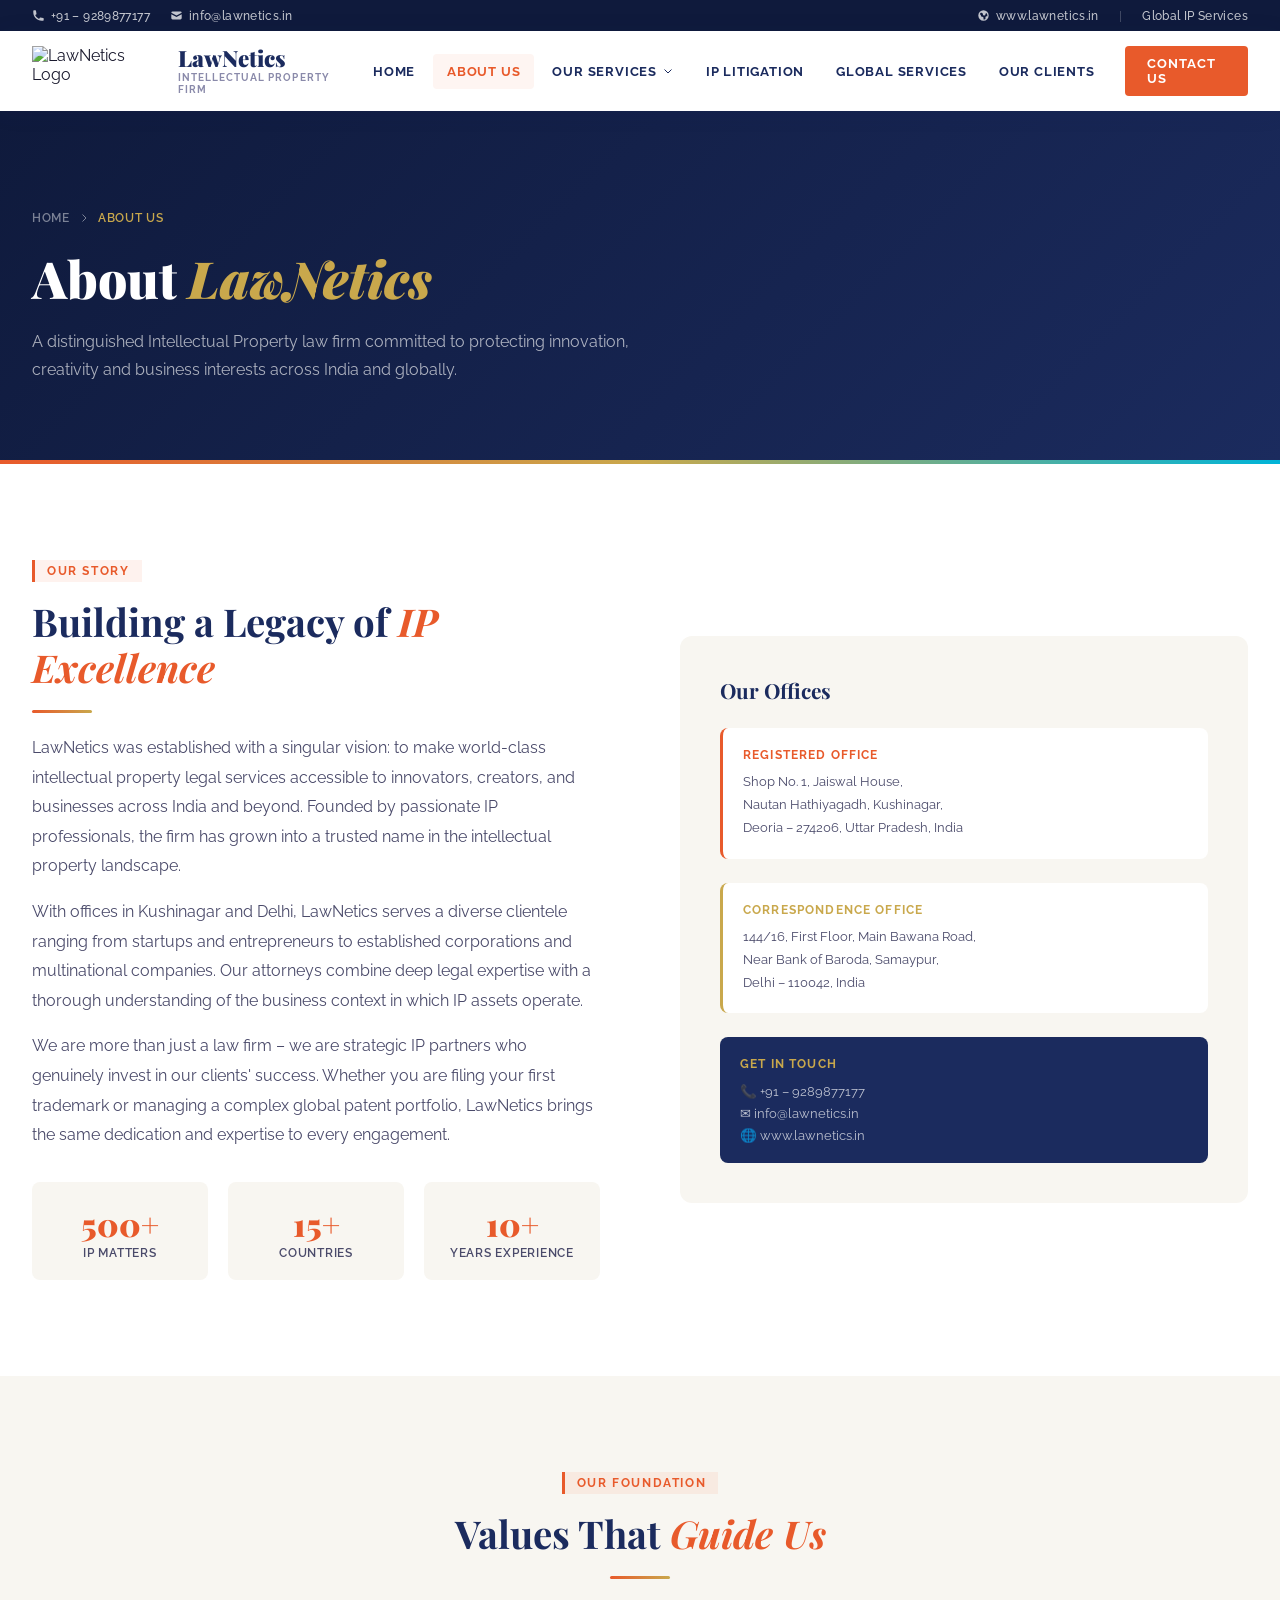
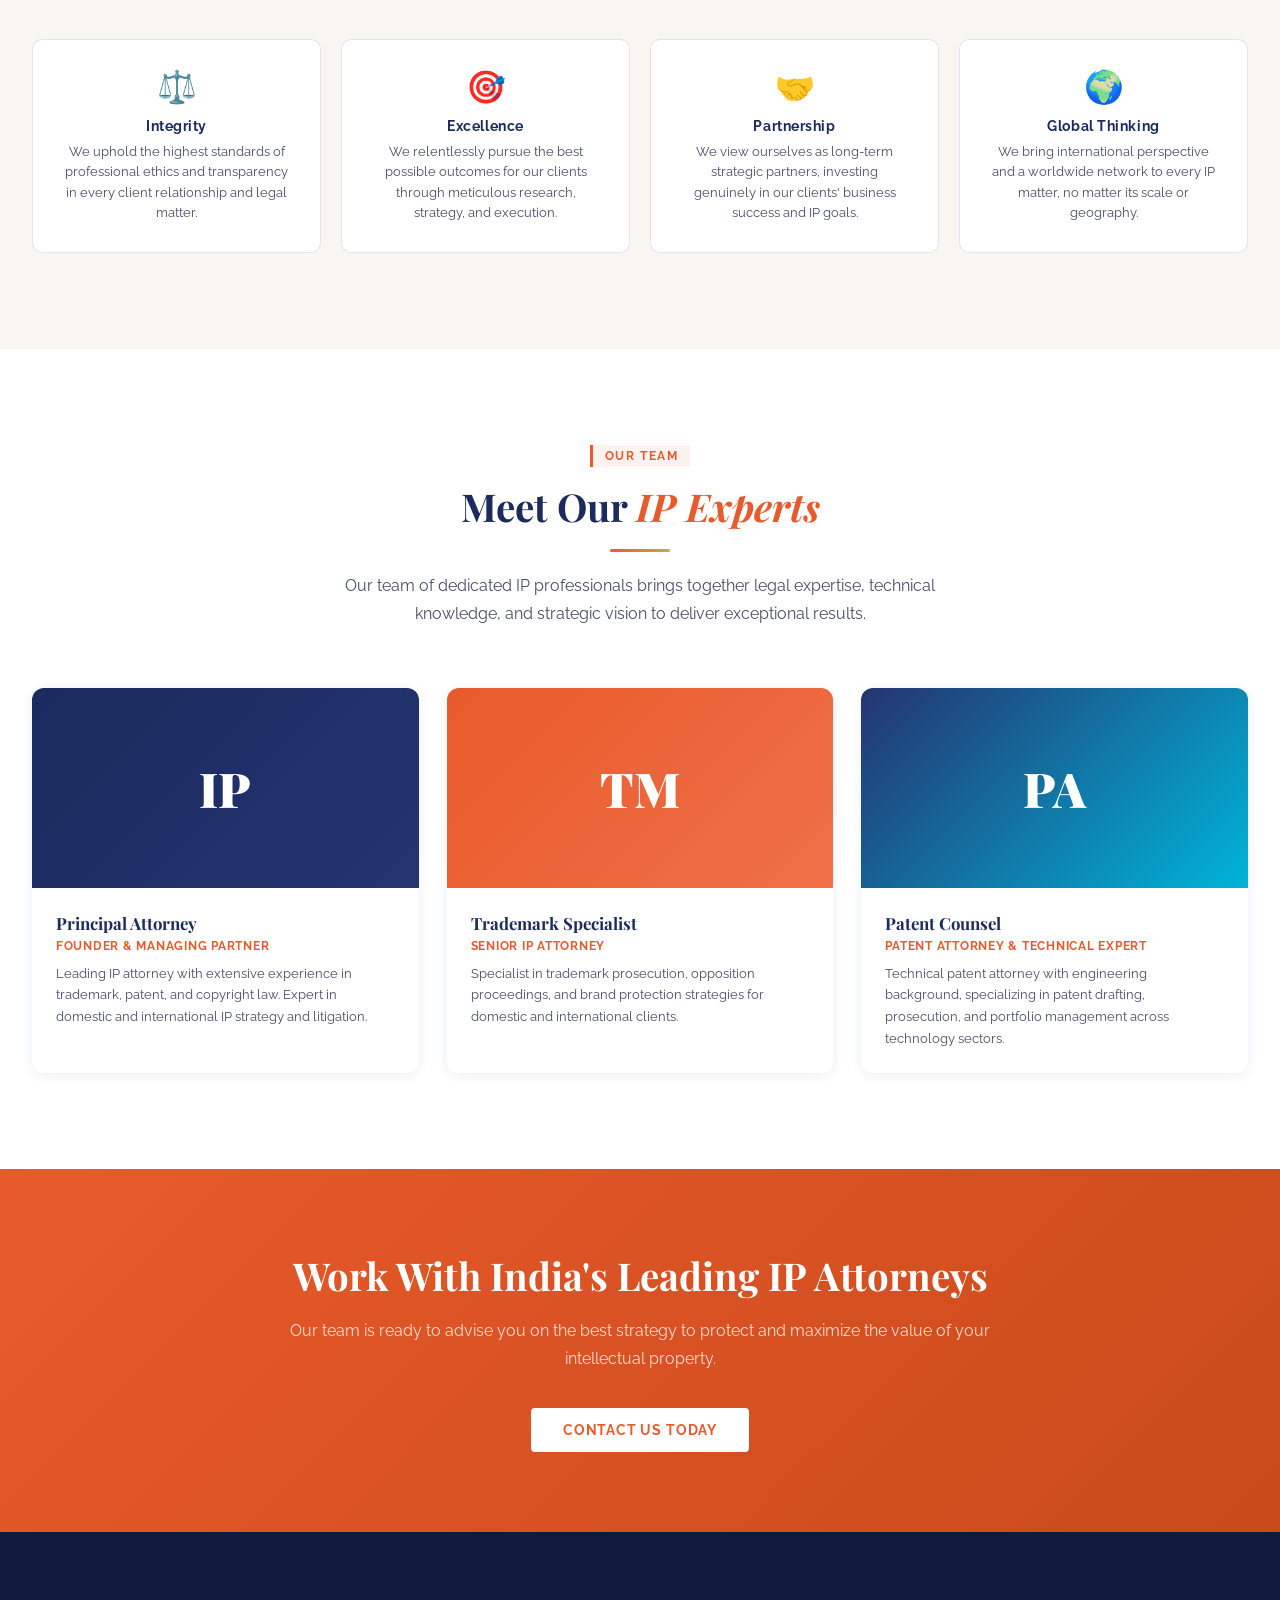
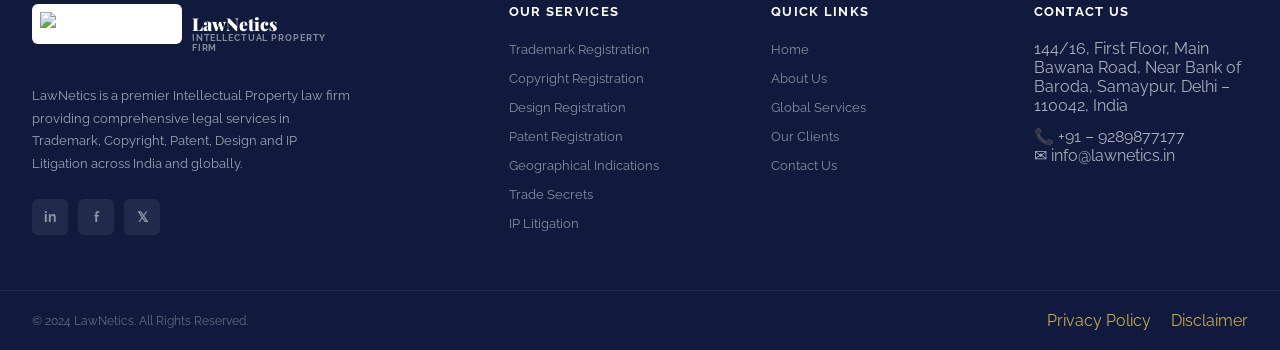
==== about.html @ 0d595276 "first commit" ====
<!DOCTYPE html>
<html lang="en">

<head>
  <meta charset="UTF-8">
  <meta name="viewport" content="width=device-width, initial-scale=1.0">
  <title>About LawNetics – Our Firm, Mission & IP Experts</title>
  <meta name="description"
    content="Learn about LawNetics, a distinguished Intellectual Property law firm committed to protecting innovation and creativity across India and globally.">
  <link rel="preconnect" href="https://fonts.googleapis.com">
  <link rel="preconnect" href="https://fonts.gstatic.com" crossorigin>
  <link
    href="https://fonts.googleapis.com/css2?family=Playfair+Display:ital,wght@0,400;0,600;0,700;0,900;1,400;1,600&family=Raleway:wght@300;400;500;600;700;800&family=Libre+Baskerville:ital,wght@0,400;0,700;1,400&display=swap"
    rel="stylesheet">
  <link rel="stylesheet" href="css/style.css">
</head>

<body>

  <!-- TOP BAR -->
  <div class="topbar">
    <div class="topbar-inner">
      <div class="topbar-left">
        <div class="topbar-item">
          <svg fill="currentColor" viewBox="0 0 20 20">
            <path
              d="M2 3a1 1 0 011-1h2.153a1 1 0 01.986.836l.74 4.435a1 1 0 01-.54 1.06l-1.548.773a11.037 11.037 0 006.105 6.105l.774-1.548a1 1 0 011.059-.54l4.435.74a1 1 0 01.836.986V17a1 1 0 01-1 1h-2C7.82 18 2 12.18 2 5V3z" />
          </svg>
          <a href="tel:+919289877177">+91 – 9289877177</a>
        </div>
        <div class="topbar-item">
          <svg fill="currentColor" viewBox="0 0 20 20">
            <path d="M2.003 5.884L10 9.882l7.997-3.998A2 2 0 0016 4H4a2 2 0 00-1.997 1.884z" />
            <path d="M18 8.118l-8 4-8-4V14a2 2 0 002 2h12a2 2 0 002-2V8.118z" />
          </svg>
          <a href="mailto:info@lawnetics.in">info@lawnetics.in</a>
        </div>
      </div>
      <div class="topbar-right">
        <div class="topbar-item">
          <svg fill="currentColor" viewBox="0 0 20 20">
            <path fill-rule="evenodd"
              d="M10 18a8 8 0 100-16 8 8 0 000 16zM4.332 8.027a6.012 6.012 0 011.912-2.706C6.512 5.73 6.974 6 7.5 6A1.5 1.5 0 019 7.5V8a2 2 0 004 0 2 2 0 011.523-1.943A5.977 5.977 0 0116 10c0 .34-.028.675-.083 1H15a2 2 0 00-2 2v2.197A5.973 5.973 0 0110 16v-2a2 2 0 00-2-2 2 2 0 01-2-2 2 2 0 00-1.668-1.973z"
              clip-rule="evenodd" />
          </svg>
          <a href="http://www.lawnetics.in" target="_blank">www.lawnetics.in</a>
        </div>
        <span style="opacity:0.3">|</span>
        <span>Global IP Services</span>
      </div>
    </div>
  </div>

  <!-- HEADER -->
  <header>
    <div class="header-inner">
      <div class="logo-wrap">
        <img src="https://res.cloudinary.com/dxe7tbjnb/image/upload/v1777131275/Batt_Kameez_Logo_c1d656.jpg" alt="LawNetics Logo" style="height:50px;width:auto;">
        <div style="margin-left:12px">
          <div style="font-family:'Playfair Display',serif;font-weight:900;font-size:1.4rem;color:var(--navy);line-height:1">LawNetics</div>
          <div style="font-size:0.65rem;font-weight:700;color:var(--text-light);letter-spacing:0.1em;text-transform:uppercase;margin-top:2px">Intellectual Property Firm</div>
        </div>
      </div>
      <nav>
        <div class="nav-item"><a href="index.html" class="nav-link">Home</a></div>
        <div class="nav-item"><a href="about.html" class="nav-link active">About Us</a></div>
        <div class="nav-item">
          <span class="nav-link">Our Services <svg fill="none" stroke="currentColor" stroke-width="2" viewBox="0 0 24 24">
              <path d="M19 9l-7 7-7-7" />
            </svg></span>
          <div class="dropdown">
            <a href="trademark.html" class="dropdown-link">Trademark Registration</a>
            <a href="copyright.html" class="dropdown-link">Copyright Registration</a>
            <a href="design.html" class="dropdown-link">Design Registration</a>
            <a href="patent.html" class="dropdown-link">Patent Registration</a>
            <a href="gi.html" class="dropdown-link">Geographical Indications</a>
            <a href="trade-secret.html" class="dropdown-link">Trade Secrets</a>
          </div>
        </div>
        <div class="nav-item"><a href="litigation.html" class="nav-link">IP Litigation</a></div>
        <div class="nav-item"><a href="global.html" class="nav-link">Global Services</a></div>
        <div class="nav-item"><a href="clients.html" class="nav-link">Our Clients</a></div>
        <a href="contact.html" class="nav-cta">Contact Us</a>
      </nav>
      <div class="hamburger" onclick="toggleMobileNav()">
        <span></span>
        <span></span>
        <span></span>
      </div>
    </div>
  </header>

  <!-- MOBILE NAV -->
  <div class="mobile-nav" id="mobileNav">
    <button class="mobile-close" onclick="toggleMobileNav()">✕</button>
    <a href="index.html" class="mobile-nav-link">Home</a>
    <a href="about.html" class="mobile-nav-link active">About Us</a>
    <span class="mobile-nav-link">Our Services</span>
    <div class="mobile-nav-sub">
      <a href="trademark.html" class="mobile-nav-link">Trademark Registration</a>
      <a href="copyright.html" class="mobile-nav-link">Copyright Registration</a>
      <a href="design.html" class="mobile-nav-link">Design Registration</a>
      <a href="patent.html" class="mobile-nav-link">Patent Registration</a>
      <a href="gi.html" class="mobile-nav-link">Geographical Indications</a>
      <a href="trade-secret.html" class="mobile-nav-link">Trade Secrets</a>
    </div>
    <a href="litigation.html" class="mobile-nav-link">IP Litigation</a>
    <a href="global.html" class="mobile-nav-link">Global Services</a>
    <a href="clients.html" class="mobile-nav-link">Our Clients</a>
    <a href="contact.html" class="mobile-nav-link">Contact Us</a>
  </div>

  <!-- ABOUT PAGE CONTENT -->
  <div id="page-about">
    <div class="page-hero">
      <div class="page-hero-inner">
        <div class="breadcrumb">Home <svg fill="none" stroke="currentColor" stroke-width="2" viewBox="0 0 24 24">
            <path d="M9 5l7 7-7 7" />
          </svg> <span>About Us</span></div>
        <h1>About <em style="color:var(--gold);font-style:italic">LawNetics</em></h1>
        <p>A distinguished Intellectual Property law firm committed to protecting innovation, creativity and business
          interests across India and globally.</p>
      </div>
    </div>
    <section>
      <div class="section-inner">
        <div class="about-grid">
          <div class="fade-in">
            <div class="section-label">Our Story</div>
            <h2 class="section-title">Building a Legacy of <em>IP Excellence</em></h2>
            <div class="divider"></div>
            <p style="color:var(--text-mid);line-height:1.85;margin-bottom:16px;">LawNetics was established with a
              singular vision: to make world-class intellectual property legal services accessible to innovators,
              creators, and businesses across India and beyond. Founded by passionate IP professionals, the firm has
              grown into a trusted name in the intellectual property landscape.</p>
            <p style="color:var(--text-mid);line-height:1.85;margin-bottom:16px;">With offices in Kushinagar and Delhi,
              LawNetics serves a diverse clientele ranging from startups and entrepreneurs to established corporations
              and multinational companies. Our attorneys combine deep legal expertise with a thorough understanding of
              the business context in which IP assets operate.</p>
            <p style="color:var(--text-mid);line-height:1.85;margin-bottom:32px;">We are more than just a law firm – we
              are strategic IP partners who genuinely invest in our clients' success. Whether you are filing your first
              trademark or managing a complex global patent portfolio, LawNetics brings the same dedication and
              expertise to every engagement.</p>
            <div style="display:grid;grid-template-columns:repeat(3,1fr);gap:20px;margin-top:32px;">
              <div style="text-align:center;padding:20px;background:var(--off-white);border-radius:8px;">
                <div style="font-family:'Playfair Display',serif;font-size:2rem;font-weight:900;color:var(--orange)">
                  500+</div>
                <div
                  style="font-size:0.78rem;font-weight:600;color:var(--text-mid);text-transform:uppercase;letter-spacing:0.06em">
                  IP Matters</div>
              </div>
              <div style="text-align:center;padding:20px;background:var(--off-white);border-radius:8px;">
                <div style="font-family:'Playfair Display',serif;font-size:2rem;font-weight:900;color:var(--orange)">15+
                </div>
                <div
                  style="font-size:0.78rem;font-weight:600;color:var(--text-mid);text-transform:uppercase;letter-spacing:0.06em">
                  Countries</div>
              </div>
              <div style="text-align:center;padding:20px;background:var(--off-white);border-radius:8px;">
                <div style="font-family:'Playfair Display',serif;font-size:2rem;font-weight:900;color:var(--orange)">10+
                </div>
                <div
                  style="font-size:0.78rem;font-weight:600;color:var(--text-mid);text-transform:uppercase;letter-spacing:0.06em">
                  Years Experience</div>
              </div>
            </div>
          </div>
          <div class="fade-in" style="background:var(--off-white);border-radius:12px;padding:40px;">
            <h3 style="font-family:'Playfair Display',serif;font-size:1.3rem;color:var(--navy);margin-bottom:24px;">Our
              Offices</h3>
            <div
              style="margin-bottom:24px;padding:20px;background:var(--white);border-radius:8px;border-left:3px solid var(--orange);">
              <div
                style="font-size:0.72rem;font-weight:700;letter-spacing:0.1em;text-transform:uppercase;color:var(--orange);margin-bottom:8px;">
                Registered Office</div>
              <p style="font-size:0.84rem;color:var(--text-mid);line-height:1.7;">Shop No. 1, Jaiswal House,<br>Nautan
                Hathiyagadh, Kushinagar,<br>Deoria – 274206, Uttar Pradesh, India</p>
            </div>
            <div
              style="margin-bottom:24px;padding:20px;background:var(--white);border-radius:8px;border-left:3px solid var(--gold);">
              <div
                style="font-size:0.72rem;font-weight:700;letter-spacing:0.1em;text-transform:uppercase;color:var(--gold);margin-bottom:8px;">
                Correspondence Office</div>
              <p style="font-size:0.84rem;color:var(--text-mid);line-height:1.7;">144/16, First Floor, Main Bawana
                Road,<br>Near Bank of Baroda, Samaypur,<br>Delhi – 110042, India</p>
            </div>
            <div style="padding:20px;background:var(--navy);border-radius:8px;color:white;">
              <div
                style="font-size:0.72rem;font-weight:700;letter-spacing:0.1em;text-transform:uppercase;color:var(--gold);margin-bottom:12px;">
                Get in Touch</div>
              <p style="font-size:0.84rem;color:rgba(255,255,255,0.7);margin-bottom:6px;">📞 +91 – 9289877177</p>
              <p style="font-size:0.84rem;color:rgba(255,255,255,0.7);margin-bottom:6px;">✉ info@lawnetics.in</p>
              <p style="font-size:0.84rem;color:rgba(255,255,255,0.7);">🌐 www.lawnetics.in</p>
            </div>
          </div>
        </div>
      </div>
    </section>

    <section style="background:var(--off-white)">
      <div class="section-inner">
        <div class="section-head center fade-in">
          <div class="section-label">Our Foundation</div>
          <h2 class="section-title">Values That <em>Guide Us</em></h2>
          <div class="divider center"></div>
        </div>
        <div class="values-grid">
          <div class="value-card fade-in">
            <div class="value-icon">⚖️</div>
            <h4>Integrity</h4>
            <p>We uphold the highest standards of professional ethics and transparency in every client relationship and
              legal matter.</p>
          </div>
          <div class="value-card fade-in">
            <div class="value-icon">🎯</div>
            <h4>Excellence</h4>
            <p>We relentlessly pursue the best possible outcomes for our clients through meticulous research, strategy,
              and execution.</p>
          </div>
          <div class="value-card fade-in">
            <div class="value-icon">🤝</div>
            <h4>Partnership</h4>
            <p>We view ourselves as long-term strategic partners, investing genuinely in our clients' business success
              and IP goals.</p>
          </div>
          <div class="value-card fade-in">
            <div class="value-icon">🌍</div>
            <h4>Global Thinking</h4>
            <p>We bring international perspective and a worldwide network to every IP matter, no matter its scale or
              geography.</p>
          </div>
        </div>
      </div>
    </section>

    <section>
      <div class="section-inner">
        <div class="section-head center fade-in">
          <div class="section-label">Our Team</div>
          <h2 class="section-title">Meet Our <em>IP Experts</em></h2>
          <div class="divider center"></div>
          <p class="section-sub">Our team of dedicated IP professionals brings together legal expertise, technical
            knowledge, and strategic vision to deliver exceptional results.</p>
        </div>
        <div class="team-grid">
          <div class="team-card fade-in">
            <div class="team-img">IP</div>
            <div class="team-info">
              <h3>Principal Attorney</h3>
              <div class="role">Founder & Managing Partner</div>
              <p>Leading IP attorney with extensive experience in trademark, patent, and copyright law. Expert in
                domestic and international IP strategy and litigation.</p>
            </div>
          </div>
          <div class="team-card fade-in">
            <div class="team-img" style="background:linear-gradient(135deg,var(--orange),var(--orange-light))">TM</div>
            <div class="team-info">
              <h3>Trademark Specialist</h3>
              <div class="role">Senior IP Attorney</div>
              <p>Specialist in trademark prosecution, opposition proceedings, and brand protection strategies for
                domestic and international clients.</p>
            </div>
          </div>
          <div class="team-card fade-in">
            <div class="team-img" style="background:linear-gradient(135deg,var(--navy-mid),var(--cyan))">PA</div>
            <div class="team-info">
              <h3>Patent Counsel</h3>
              <div class="role">Patent Attorney & Technical Expert</div>
              <p>Technical patent attorney with engineering background, specializing in patent drafting, prosecution,
                and portfolio management across technology sectors.</p>
            </div>
          </div>
        </div>
      </div>
    </section>
    <div class="cta-section">
      <div class="cta-inner">
        <h2>Work With India's Leading IP Attorneys</h2>
        <p>Our team is ready to advise you on the best strategy to protect and maximize the value of your intellectual
          property.</p>
        <a href="contact.html" class="btn-white">Contact Us Today</a>
      </div>
    </div>
  </div>

  <!-- FOOTER -->
  <footer>
    <div class="footer-top">
      <div class="footer-grid">
        <div class="footer-brand">
          <div style="display:flex;align-items:center;margin-bottom:20px;">
            <img src="https://res.cloudinary.com/dxe7tbjnb/image/upload/v1777131275/Batt_Kameez_Logo_c1d656.jpg" alt="LawNetics Logo" style="height:40px;width:auto;">
            <div style="margin-left:10px">
              <div style="font-family:'Playfair Display',serif;font-weight:900;font-size:1.1rem;color:var(--white);line-height:1">LawNetics</div>
              <div style="font-size:0.55rem;font-weight:700;color:rgba(255,255,255,0.5);letter-spacing:0.1em;text-transform:uppercase;">Intellectual Property Firm</div>
            </div>
          </div>
          <p style="font-size:0.84rem;line-height:1.7;color:rgba(255,255,255,0.6);margin-bottom:24px;">LawNetics is a
            premier Intellectual Property law firm providing comprehensive legal services in Trademark, Copyright,
            Patent, Design and IP Litigation across India and globally.</p>
          <div class="footer-social">
            <a href="#" class="social-btn">in</a>
            <a href="#" class="social-btn">f</a>
            <a href="#" class="social-btn">𝕏</a>
          </div>
        </div>
        <div class="footer-col">
          <h4>Our Services</h4>
          <ul>
            <li><a href="trademark.html">Trademark Registration</a></li>
            <li><a href="copyright.html">Copyright Registration</a></li>
            <li><a href="design.html">Design Registration</a></li>
            <li><a href="patent.html">Patent Registration</a></li>
            <li><a href="gi.html">Geographical Indications</a></li>
            <li><a href="trade-secret.html">Trade Secrets</a></li>
            <li><a href="litigation.html">IP Litigation</a></li>
          </ul>
        </div>
        <div class="footer-col">
          <h4>Quick Links</h4>
          <ul>
            <li><a href="index.html">Home</a></li>
            <li><a href="about.html">About Us</a></li>
            <li><a href="global.html">Global Services</a></li>
            <li><a href="clients.html">Our Clients</a></li>
            <li><a href="contact.html">Contact Us</a></li>
          </ul>
        </div>
        <div class="footer-col">
          <h4>Contact Us</h4>
          <div class="footer-contact">
            <p>144/16, First Floor, Main Bawana Road, Near Bank of Baroda, Samaypur, Delhi – 110042, India</p>
            <p style="margin-top:12px;">📞 +91 – 9289877177</p>
            <p>✉ info@lawnetics.in</p>
          </div>
        </div>
      </div>
    </div>
    <div class="footer-bottom">
      <div class="footer-bottom-inner">
        <p>© 2024 LawNetics. All Rights Reserved.</p>
        <div style="display:flex;gap:20px;">
          <a href="#">Privacy Policy</a>
          <a href="#">Disclaimer</a>
        </div>
      </div>
    </div>
  </footer>

  <script src="js/main.js"></script>
</body>

</html>
---- css/style.css ----
:root {
  --navy: #1B2B5E;
  --navy-dark: #0F1A3C;
  --navy-mid: #243470;
  --orange: #E85A2B;
  --orange-light: #F07048;
  --cyan: #00B4D8;
  --gold: #C9A84C;
  --gold-light: #E2C97E;
  --white: #FFFFFF;
  --off-white: #F8F6F1;
  --light-gray: #F0EDE8;
  --text-dark: #1A1A2E;
  --text-mid: #4A4A6A;
  --text-light: #8A8AAA;
  --border: rgba(27, 43, 94, 0.12);
  --shadow-sm: 0 2px 12px rgba(27, 43, 94, 0.08);
  --shadow-md: 0 8px 32px rgba(27, 43, 94, 0.14);
  --shadow-lg: 0 20px 60px rgba(27, 43, 94, 0.18);
  --transition: all 0.35s cubic-bezier(0.4, 0, 0.2, 1);
}

*,
*::before,
*::after {
  box-sizing: border-box;
  margin: 0;
  padding: 0;
}

html {
  scroll-behavior: smooth;
  font-size: 16px;
}

body {
  font-family: 'Raleway', sans-serif;
  color: var(--text-dark);
  background: var(--white);
  overflow-x: hidden;
}

a {
  text-decoration: none;
  color: inherit;
}

ul {
  list-style: none;
}

img {
  max-width: 100%;
  display: block;
}

/* ===== SCROLLBAR ===== */
::-webkit-scrollbar {
  width: 6px;
}

::-webkit-scrollbar-track {
  background: var(--off-white);
}

::-webkit-scrollbar-thumb {
  background: var(--navy);
  border-radius: 3px;
}

/* ===== TOP BAR ===== */
.topbar {
  background: var(--navy-dark);
  color: rgba(255, 255, 255, 0.75);
  font-size: 0.78rem;
  font-weight: 500;
  letter-spacing: 0.03em;
  padding: 8px 0;
}

.topbar-inner {
  max-width: 1280px;
  margin: 0 auto;
  padding: 0 32px;
  display: flex;
  justify-content: space-between;
  align-items: center;
  flex-wrap: wrap;
  gap: 6px;
}

.topbar a {
  color: rgba(255, 255, 255, 0.75);
  transition: var(--transition);
}

.topbar a:hover {
  color: var(--gold);
}

.topbar-left,
.topbar-right {
  display: flex;
  align-items: center;
  gap: 20px;
}

.topbar-item {
  display: flex;
  align-items: center;
  gap: 6px;
}

.topbar-item svg {
  width: 13px;
  height: 13px;
  flex-shrink: 0;
}

/* ===== HEADER ===== */
header {
  position: sticky;
  top: 0;
  z-index: 1000;
  background: var(--white);
  box-shadow: 0 2px 20px rgba(27, 43, 94, 0.10);
  transition: var(--transition);
}

.header-inner {
  max-width: 1280px;
  margin: 0 auto;
  padding: 0 32px;
  display: flex;
  align-items: center;
  justify-content: space-between;
  height: 80px;
}

.logo-wrap {
  display: flex;
  align-items: center;
}

.logo-wrap img {
  height: 64px;
  width: auto;
  object-fit: contain;
}

/* ===== NAV ===== */
nav {
  display: flex;
  align-items: center;
  gap: 4px;
}

.nav-item {
  position: relative;
}

.nav-link {
  display: flex;
  align-items: center;
  gap: 5px;
  padding: 10px 14px;
  font-size: 0.82rem;
  font-weight: 700;
  letter-spacing: 0.06em;
  text-transform: uppercase;
  color: var(--navy);
  border-radius: 4px;
  transition: var(--transition);
  cursor: pointer;
  white-space: nowrap;
}

.nav-link:hover,
.nav-link.active {
  color: var(--orange);
  background: rgba(232, 90, 43, 0.06);
}

.nav-link svg {
  width: 12px;
  height: 12px;
  transition: transform 0.25s;
}

.nav-item:hover .nav-link svg {
  transform: rotate(180deg);
}

/* Dropdown */
.dropdown {
  position: absolute;
  top: calc(100% + 4px);
  left: 0;
  background: var(--white);
  border: 1px solid var(--border);
  border-radius: 8px;
  box-shadow: var(--shadow-lg);
  min-width: 240px;
  opacity: 0;
  visibility: hidden;
  transform: translateY(-8px);
  transition: var(--transition);
  z-index: 999;
}

.nav-item:hover .dropdown {
  opacity: 1;
  visibility: visible;
  transform: translateY(0);
}

.dropdown-link {
  display: block;
  padding: 11px 20px;
  font-size: 0.8rem;
  font-weight: 600;
  letter-spacing: 0.04em;
  color: var(--text-mid);
  border-bottom: 1px solid var(--border);
  transition: var(--transition);
}

.dropdown-link:last-child {
  border-bottom: none;
}

.dropdown-link:hover {
  color: var(--orange);
  background: rgba(232, 90, 43, 0.04);
  padding-left: 26px;
}

.dropdown-link::before {
  content: '→';
  margin-right: 8px;
  color: var(--orange);
  opacity: 0;
  transition: var(--transition);
}

.dropdown-link:hover::before {
  opacity: 1;
}

.nav-cta {
  margin-left: 12px;
  padding: 10px 22px;
  background: var(--orange);
  color: var(--white) !important;
  border-radius: 4px;
  font-size: 0.8rem;
  font-weight: 700;
  letter-spacing: 0.08em;
  text-transform: uppercase;
  transition: var(--transition);
}

.nav-cta:hover {
  background: var(--navy);
  color: var(--white) !important;
}

/* Mobile toggle */
.hamburger {
  display: none;
  flex-direction: column;
  gap: 5px;
  cursor: pointer;
  padding: 8px;
}

.hamburger span {
  display: block;
  width: 26px;
  height: 2px;
  background: var(--navy);
  border-radius: 2px;
  transition: var(--transition);
}

/* ===== HERO ===== */
.hero {
  min-height: 92vh;
  background: linear-gradient(135deg, var(--navy-dark) 0%, var(--navy) 50%, var(--navy-mid) 100%);
  position: relative;
  display: flex;
  align-items: center;
  overflow: hidden;
}

.hero::before {
  content: '';
  position: absolute;
  inset: 0;
  background: url("data:image/svg+xml,%3Csvg width='80' height='80' viewBox='0 0 80 80' xmlns='http://www.w3.org/2000/svg'%3E%3Cg fill='none' fill-rule='evenodd'%3E%3Cg fill='%23ffffff' fill-opacity='0.025'%3E%3Cpath d='M50 50c0-5.5-4.5-10-10-10s-10 4.5-10 10 4.5 10 10 10 10-4.5 10-10zm-10-40C22.4 10 10 22.4 10 40s12.4 30 30 30 30-12.4 30-30S57.6 10 40 10z'/%3E%3C/g%3E%3C/g%3E%3C/svg%3E");
}

.hero-decor {
  position: absolute;
  right: -100px;
  top: 50%;
  transform: translateY(-50%);
  width: 600px;
  height: 600px;
  border-radius: 50%;
  border: 1px solid rgba(255, 255, 255, 0.06);
  pointer-events: none;
}

.hero-decor::before {
  content: '';
  position: absolute;
  inset: 60px;
  border-radius: 50%;
  border: 1px solid rgba(201, 168, 76, 0.15);
}

.hero-decor::after {
  content: '';
  position: absolute;
  inset: 120px;
  border-radius: 50%;
  background: radial-gradient(circle, rgba(232, 90, 43, 0.08) 0%, transparent 70%);
}

.hero-inner {
  max-width: 1280px;
  margin: 0 auto;
  padding: 80px 32px;
  width: 100%;
  display: grid;
  grid-template-columns: 1fr 1fr;
  gap: 60px;
  align-items: center;
}

.hero-badge {
  display: inline-flex;
  align-items: center;
  gap: 8px;
  background: rgba(201, 168, 76, 0.15);
  border: 1px solid rgba(201, 168, 76, 0.3);
  border-radius: 100px;
  padding: 6px 16px;
  font-size: 0.72rem;
  font-weight: 700;
  letter-spacing: 0.1em;
  text-transform: uppercase;
  color: var(--gold);
  margin-bottom: 24px;
}

.hero-badge span {
  width: 6px;
  height: 6px;
  border-radius: 50%;
  background: var(--gold);
  animation: pulse 2s infinite;
}

@keyframes pulse {

  0%,
  100% {
    opacity: 1;
    transform: scale(1);
  }

  50% {
    opacity: 0.5;
    transform: scale(1.3);
  }
}

.hero h1 {
  font-family: 'Playfair Display', serif;
  font-size: clamp(2.4rem, 4vw, 3.8rem);
  font-weight: 900;
  line-height: 1.12;
  color: var(--white);
  margin-bottom: 24px;
}

.hero h1 em {
  font-style: italic;
  color: var(--gold);
}

.hero p {
  font-size: 1.05rem;
  font-weight: 400;
  line-height: 1.75;
  color: rgba(255, 255, 255, 0.72);
  margin-bottom: 36px;
  max-width: 520px;
}

.hero-btns {
  display: flex;
  gap: 14px;
  flex-wrap: wrap;
}

.btn-primary {
  display: inline-flex;
  align-items: center;
  gap: 8px;
  padding: 14px 30px;
  background: var(--orange);
  color: var(--white);
  border-radius: 4px;
  font-size: 0.85rem;
  font-weight: 700;
  letter-spacing: 0.06em;
  text-transform: uppercase;
  transition: var(--transition);
  border: 2px solid var(--orange);
}

.btn-primary:hover {
  background: transparent;
  color: var(--white);
}

.btn-outline {
  display: inline-flex;
  align-items: center;
  gap: 8px;
  padding: 14px 30px;
  border: 2px solid rgba(255, 255, 255, 0.3);
  color: var(--white);
  border-radius: 4px;
  font-size: 0.85rem;
  font-weight: 700;
  letter-spacing: 0.06em;
  text-transform: uppercase;
  transition: var(--transition);
}

.btn-outline:hover {
  border-color: var(--gold);
  color: var(--gold);
}

.hero-stats {
  display: grid;
  grid-template-columns: repeat(3, 1fr);
  gap: 1px;
  background: rgba(255, 255, 255, 0.08);
  border-radius: 8px;
  overflow: hidden;
  margin-top: 48px;
}

.stat-item {
  background: rgba(255, 255, 255, 0.04);
  padding: 24px;
  text-align: center;
  backdrop-filter: blur(4px);
}

.stat-num {
  font-family: 'Playfair Display', serif;
  font-size: 2.2rem;
  font-weight: 900;
  color: var(--gold);
  line-height: 1;
}

.stat-label {
  font-size: 0.72rem;
  font-weight: 600;
  letter-spacing: 0.08em;
  text-transform: uppercase;
  color: rgba(255, 255, 255, 0.5);
  margin-top: 6px;
}

.hero-visual {
  display: flex;
  flex-direction: column;
  gap: 16px;
}

.hero-card {
  background: rgba(255, 255, 255, 0.06);
  backdrop-filter: blur(12px);
  border: 1px solid rgba(255, 255, 255, 0.1);
  border-radius: 12px;
  padding: 24px;
  transition: var(--transition);
}

.hero-card:hover {
  background: rgba(255, 255, 255, 0.09);
  transform: translateY(-2px);
}

.hero-card-icon {
  width: 44px;
  height: 44px;
  border-radius: 8px;
  background: var(--orange);
  display: flex;
  align-items: center;
  justify-content: center;
  margin-bottom: 12px;
}

.hero-card h3 {
  font-family: 'Playfair Display', serif;
  font-size: 1.05rem;
  color: var(--white);
  margin-bottom: 6px;
}

.hero-card p {
  font-size: 0.8rem;
  color: rgba(255, 255, 255, 0.55);
  line-height: 1.6;
}

/* ===== SECTION COMMONS ===== */
section {
  padding: 96px 0;
}

.section-inner {
  max-width: 1280px;
  margin: 0 auto;
  padding: 0 32px;
}

.section-label {
  display: inline-block;
  font-size: 0.72rem;
  font-weight: 700;
  letter-spacing: 0.14em;
  text-transform: uppercase;
  color: var(--orange);
  background: rgba(232, 90, 43, 0.08);
  border-left: 3px solid var(--orange);
  padding: 4px 12px;
  margin-bottom: 16px;
}

.section-title {
  font-family: 'Playfair Display', serif;
  font-size: clamp(1.8rem, 3vw, 2.8rem);
  font-weight: 700;
  color: var(--navy);
  line-height: 1.2;
  margin-bottom: 20px;
}

.section-title em {
  font-style: italic;
  color: var(--orange);
}

.section-sub {
  font-size: 1rem;
  font-weight: 400;
  color: var(--text-mid);
  line-height: 1.75;
  max-width: 620px;
}

.section-head {
  margin-bottom: 60px;
}

.section-head.center {
  text-align: center;
}

.section-head.center .section-sub {
  margin: 0 auto;
}

.divider {
  width: 60px;
  height: 3px;
  background: linear-gradient(90deg, var(--orange), var(--gold));
  border-radius: 2px;
  margin: 20px 0;
}

.divider.center {
  margin: 20px auto;
}

/* ===== ABOUT HOME ===== */
.about-home {
  background: var(--off-white);
}

.about-grid {
  display: grid;
  grid-template-columns: 1fr 1fr;
  gap: 80px;
  align-items: center;
}

.about-img-wrap {
  position: relative;
}

.about-img-main {
  border-radius: 12px;
  overflow: hidden;
  box-shadow: var(--shadow-lg);
}

.about-img-main img {
  width: 100%;
  height: 420px;
  object-fit: contain;
  background: var(--white);
  padding: 24px;
}

.about-badge-float {
  position: absolute;
  bottom: -24px;
  right: -24px;
  background: var(--navy);
  color: var(--white);
  padding: 24px 28px;
  border-radius: 8px;
  box-shadow: var(--shadow-md);
}

.about-badge-float .num {
  font-family: 'Playfair Display', serif;
  font-size: 2.4rem;
  font-weight: 900;
  color: var(--gold);
  display: block;
}

.about-badge-float .txt {
  font-size: 0.75rem;
  font-weight: 600;
  letter-spacing: 0.06em;
  text-transform: uppercase;
  color: rgba(255, 255, 255, 0.6);
}

.about-content {
  padding-left: 16px;
}

.about-points {
  margin-top: 32px;
  display: flex;
  flex-direction: column;
  gap: 18px;
}

.about-point {
  display: flex;
  gap: 16px;
  align-items: flex-start;
}

.about-point-icon {
  width: 40px;
  height: 40px;
  flex-shrink: 0;
  border-radius: 6px;
  background: linear-gradient(135deg, var(--orange), var(--orange-light));
  display: flex;
  align-items: center;
  justify-content: center;
}

.about-point h4 {
  font-size: 0.92rem;
  font-weight: 700;
  color: var(--navy);
  margin-bottom: 4px;
}

.about-point p {
  font-size: 0.84rem;
  color: var(--text-mid);
  line-height: 1.65;
}

/* ===== SERVICES HOME ===== */
.services-grid {
  display: grid;
  grid-template-columns: repeat(3, 1fr);
  gap: 24px;
}

.service-card {
  background: var(--white);
  border: 1px solid var(--border);
  border-radius: 12px;
  padding: 36px 28px;
  transition: var(--transition);
  cursor: pointer;
  position: relative;
  overflow: hidden;
}

.service-card::after {
  content: '';
  position: absolute;
  bottom: 0;
  left: 0;
  right: 0;
  height: 3px;
  background: linear-gradient(90deg, var(--orange), var(--gold));
  transform: scaleX(0);
  transition: var(--transition);
}

.service-card:hover {
  box-shadow: var(--shadow-md);
  transform: translateY(-4px);
}

.service-card:hover::after {
  transform: scaleX(1);
}

.service-card:hover .service-icon {
  background: var(--navy);
}

.service-icon {
  width: 56px;
  height: 56px;
  border-radius: 10px;
  background: var(--off-white);
  display: flex;
  align-items: center;
  justify-content: center;
  margin-bottom: 20px;
  transition: var(--transition);
}

.service-icon svg {
  width: 28px;
  height: 28px;
}

.service-card h3 {
  font-family: 'Playfair Display', serif;
  font-size: 1.15rem;
  font-weight: 700;
  color: var(--navy);
  margin-bottom: 12px;
}

.service-card p {
  font-size: 0.84rem;
  color: var(--text-mid);
  line-height: 1.7;
}

.service-link {
  display: inline-flex;
  align-items: center;
  gap: 6px;
  margin-top: 20px;
  font-size: 0.78rem;
  font-weight: 700;
  letter-spacing: 0.06em;
  text-transform: uppercase;
  color: var(--orange);
}

/* ===== WHY CHOOSE ===== */
.why-bg {
  background: var(--navy);
  position: relative;
  overflow: hidden;
}

.why-bg::before {
  content: '';
  position: absolute;
  inset: 0;
  background: url("data:image/svg+xml,%3Csvg width='60' height='60' viewBox='0 0 60 60' xmlns='http://www.w3.org/2000/svg'%3E%3Cg fill='none'%3E%3Cg fill='%23ffffff' fill-opacity='0.02'%3E%3Cpath d='M36 34v-4h-2v4h-4v2h4v4h2v-4h4v-2h-4zm0-30V0h-2v4h-4v2h4v4h2V6h4V4h-4zM6 34v-4H4v4H0v2h4v4h2v-4h4v-2H6zM6 4V0H4v4H0v2h4v4h2V6h4V4H6z'/%3E%3C/g%3E%3C/g%3E%3C/svg%3E");
}

.why-grid {
  display: grid;
  grid-template-columns: 1fr 1fr;
  gap: 80px;
  align-items: center;
}

.why-points {
  display: grid;
  grid-template-columns: 1fr 1fr;
  gap: 24px;
}

.why-point {
  background: rgba(255, 255, 255, 0.05);
  border: 1px solid rgba(255, 255, 255, 0.08);
  border-radius: 10px;
  padding: 28px;
  transition: var(--transition);
}

.why-point:hover {
  background: rgba(255, 255, 255, 0.08);
  border-color: rgba(201, 168, 76, 0.25);
}

.why-point-num {
  font-family: 'Playfair Display', serif;
  font-size: 2rem;
  font-weight: 900;
  color: rgba(201, 168, 76, 0.25);
  margin-bottom: 12px;
}

.why-point h4 {
  font-size: 0.88rem;
  font-weight: 700;
  color: var(--white);
  margin-bottom: 8px;
  letter-spacing: 0.04em;
}

.why-point p {
  font-size: 0.8rem;
  color: rgba(255, 255, 255, 0.5);
  line-height: 1.65;
}

.why-content .section-title {
  color: var(--white);
}

.why-content .section-sub {
  color: rgba(255, 255, 255, 0.6);
}

/* ===== GLOBAL ===== */
.global-section {
  background: var(--off-white);
}

.global-inner {
  display: grid;
  grid-template-columns: 1fr 1fr;
  gap: 60px;
  align-items: center;
}

.global-map {
  background: var(--white);
  border-radius: 12px;
  padding: 40px;
  box-shadow: var(--shadow-sm);
  min-height: 320px;
  display: flex;
  align-items: center;
  justify-content: center;
  position: relative;
  overflow: hidden;
}

.global-map svg {
  width: 100%;
  height: auto;
}

.global-list {
  display: grid;
  grid-template-columns: 1fr 1fr;
  gap: 12px;
  margin-top: 32px;
}

.global-item {
  display: flex;
  align-items: center;
  gap: 10px;
  font-size: 0.82rem;
  font-weight: 600;
  color: var(--text-mid);
}

.global-dot {
  width: 8px;
  height: 8px;
  border-radius: 50%;
  background: var(--orange);
  flex-shrink: 0;
}

/* ===== CLIENTS SECTION ===== */
.clients-strip {
  background: var(--white);
  border-top: 1px solid var(--border);
  border-bottom: 1px solid var(--border);
  padding: 56px 0;
}

.clients-inner {
  max-width: 1280px;
  margin: 0 auto;
  padding: 0 32px;
}

.testimonial-grid {
  display: grid;
  grid-template-columns: repeat(3, 1fr);
  gap: 24px;
}

.testimonial-card {
  background: var(--off-white);
  border-radius: 12px;
  padding: 32px;
  position: relative;
}

.testimonial-card::before {
  content: '"';
  font-family: 'Playfair Display', serif;
  font-size: 5rem;
  color: var(--orange);
  opacity: 0.15;
  position: absolute;
  top: -8px;
  left: 20px;
  line-height: 1;
}

.testimonial-text {
  font-family: 'Libre Baskerville', serif;
  font-size: 0.9rem;
  font-style: italic;
  color: var(--text-mid);
  line-height: 1.8;
  margin-bottom: 24px;
  position: relative;
  z-index: 1;
}

.testimonial-author {
  display: flex;
  align-items: center;
  gap: 12px;
}

.author-avatar {
  width: 44px;
  height: 44px;
  border-radius: 50%;
  background: var(--navy);
  display: flex;
  align-items: center;
  justify-content: center;
  color: var(--white);
  font-weight: 700;
  font-size: 0.9rem;
}

.author-name {
  font-size: 0.85rem;
  font-weight: 700;
  color: var(--navy);
}

.author-role {
  font-size: 0.75rem;
  color: var(--text-light);
}

/* ===== CTA SECTION ===== */
.cta-section {
  background: linear-gradient(135deg, var(--orange) 0%, #C94A1B 100%);
  padding: 80px 0;
}

.cta-inner {
  max-width: 800px;
  margin: 0 auto;
  padding: 0 32px;
  text-align: center;
}

.cta-inner h2 {
  font-family: 'Playfair Display', serif;
  font-size: clamp(1.8rem, 3vw, 2.6rem);
  font-weight: 700;
  color: var(--white);
  margin-bottom: 16px;
}

.cta-inner p {
  color: rgba(255, 255, 255, 0.8);
  font-size: 1rem;
  margin-bottom: 36px;
  line-height: 1.7;
}

.btn-white {
  display: inline-flex;
  align-items: center;
  gap: 8px;
  padding: 14px 32px;
  background: var(--white);
  color: var(--orange);
  border-radius: 4px;
  font-size: 0.85rem;
  font-weight: 700;
  letter-spacing: 0.06em;
  text-transform: uppercase;
  transition: var(--transition);
}

.btn-white:hover {
  background: var(--navy);
  color: var(--white);
}

/* ===== FOOTER ===== */
footer {
  background: var(--navy-dark);
  color: rgba(255, 255, 255, 0.65);
}

.footer-top {
  padding: 72px 0 48px;
}

.footer-grid {
  max-width: 1280px;
  margin: 0 auto;
  padding: 0 32px;
  display: grid;
  grid-template-columns: 2fr 1fr 1fr 1fr;
  gap: 48px;
}

.footer-brand {
  max-width: 320px;
}

.footer-brand img {
  height: 72px;
  width: auto;
  object-fit: contain;
  background: white;
  padding: 8px;
  border-radius: 6px;
  margin-bottom: 20px;
}

.footer-brand p {
  font-size: 0.84rem;
  line-height: 1.75;
  color: rgba(255, 255, 255, 0.5);
}

.footer-social {
  display: flex;
  gap: 10px;
  margin-top: 24px;
}

.social-btn {
  width: 36px;
  height: 36px;
  border-radius: 6px;
  background: rgba(255, 255, 255, 0.07);
  display: flex;
  align-items: center;
  justify-content: center;
  transition: var(--transition);
  color: rgba(255, 255, 255, 0.5);
  font-size: 0.85rem;
  font-weight: 700;
}

.social-btn:hover {
  background: var(--orange);
  color: var(--white);
}

.footer-col h4 {
  font-size: 0.8rem;
  font-weight: 700;
  letter-spacing: 0.1em;
  text-transform: uppercase;
  color: var(--white);
  margin-bottom: 20px;
}

.footer-col ul li {
  margin-bottom: 10px;
}

.footer-col ul li a {
  font-size: 0.82rem;
  color: rgba(255, 255, 255, 0.5);
  transition: var(--transition);
}

.footer-col ul li a:hover {
  color: var(--gold);
}

.footer-contact-item {
  display: flex;
  gap: 10px;
  align-items: flex-start;
  margin-bottom: 14px;
  font-size: 0.8rem;
  color: rgba(255, 255, 255, 0.5);
  line-height: 1.6;
}

.footer-contact-item svg {
  flex-shrink: 0;
  margin-top: 2px;
  color: var(--gold);
}

.footer-bottom {
  border-top: 1px solid rgba(255, 255, 255, 0.07);
  padding: 20px 0;
}

.footer-bottom-inner {
  max-width: 1280px;
  margin: 0 auto;
  padding: 0 32px;
  display: flex;
  justify-content: space-between;
  align-items: center;
  flex-wrap: wrap;
  gap: 12px;
}

.footer-bottom p {
  font-size: 0.77rem;
  color: rgba(255, 255, 255, 0.35);
}

.footer-bottom a {
  color: var(--gold);
  transition: var(--transition);
}

.footer-bottom a:hover {
  color: var(--white);
}

/* ===== SERVICE DETAIL PAGE ===== */
.page-hero {
  background: linear-gradient(135deg, var(--navy-dark), var(--navy));
  padding: 100px 0 80px;
  position: relative;
  overflow: hidden;
}

.page-hero::after {
  content: '';
  position: absolute;
  bottom: 0;
  left: 0;
  right: 0;
  height: 4px;
  background: linear-gradient(90deg, var(--orange), var(--gold), var(--cyan));
}

.page-hero-inner {
  max-width: 1280px;
  margin: 0 auto;
  padding: 0 32px;
}

.breadcrumb {
  display: flex;
  align-items: center;
  gap: 8px;
  font-size: 0.75rem;
  font-weight: 600;
  letter-spacing: 0.06em;
  text-transform: uppercase;
  color: rgba(255, 255, 255, 0.45);
  margin-bottom: 24px;
}

.breadcrumb span {
  color: var(--gold);
}

.breadcrumb svg {
  width: 12px;
  height: 12px;
}

.page-hero h1 {
  font-family: 'Playfair Display', serif;
  font-size: clamp(2rem, 4vw, 3.2rem);
  font-weight: 900;
  color: var(--white);
  line-height: 1.15;
  max-width: 700px;
  margin-bottom: 20px;
}

.page-hero p {
  font-size: 1rem;
  color: rgba(255, 255, 255, 0.65);
  line-height: 1.75;
  max-width: 640px;
}

.detail-grid {
  display: grid;
  grid-template-columns: 2fr 1fr;
  gap: 48px;
  align-items: start;
}

.detail-content h2 {
  font-family: 'Playfair Display', serif;
  font-size: 1.6rem;
  font-weight: 700;
  color: var(--navy);
  margin-bottom: 16px;
}

.detail-content h3 {
  font-family: 'Playfair Display', serif;
  font-size: 1.2rem;
  font-weight: 700;
  color: var(--navy);
  margin: 32px 0 12px;
}

.detail-content p {
  font-size: 0.92rem;
  color: var(--text-mid);
  line-height: 1.8;
  margin-bottom: 16px;
}

.detail-content ul {
  margin: 16px 0 24px 0;
}

.detail-content ul li {
  font-size: 0.9rem;
  color: var(--text-mid);
  line-height: 1.75;
  padding: 6px 0 6px 24px;
  position: relative;
  border-bottom: 1px solid var(--border);
}

.detail-content ul li::before {
  content: '→';
  position: absolute;
  left: 0;
  color: var(--orange);
  font-weight: 700;
}

.detail-sidebar {
  position: sticky;
  top: 100px;
}

.sidebar-card {
  background: var(--off-white);
  border-radius: 12px;
  padding: 32px;
  margin-bottom: 20px;
}

.sidebar-card h4 {
  font-family: 'Playfair Display', serif;
  font-size: 1rem;
  font-weight: 700;
  color: var(--navy);
  margin-bottom: 16px;
  padding-bottom: 12px;
  border-bottom: 2px solid var(--orange);
}

.sidebar-card ul li {
  font-size: 0.82rem;
  color: var(--text-mid);
  padding: 8px 0;
  border-bottom: 1px solid var(--border);
}

.sidebar-contact {
  background: var(--navy);
  border-radius: 12px;
  padding: 32px;
  color: var(--white);
}

.sidebar-contact h4 {
  font-size: 1rem;
  font-weight: 700;
  margin-bottom: 12px;
}

.sidebar-contact p {
  font-size: 0.82rem;
  color: rgba(255, 255, 255, 0.6);
  margin-bottom: 20px;
  line-height: 1.65;
}

.sidebar-contact a {
  display: block;
  background: var(--orange);
  color: var(--white);
  text-align: center;
  padding: 12px;
  border-radius: 4px;
  font-size: 0.8rem;
  font-weight: 700;
  letter-spacing: 0.06em;
  text-transform: uppercase;
  margin-bottom: 8px;
  transition: var(--transition);
}

.sidebar-contact a:hover {
  background: var(--gold);
}

/* ===== PROCESS STEPS ===== */
.process-steps {
  display: flex;
  flex-direction: column;
  gap: 0;
}

.step {
  display: flex;
  gap: 24px;
  position: relative;
  padding-bottom: 32px;
}

.step:last-child {
  padding-bottom: 0;
}

.step::before {
  content: '';
  position: absolute;
  left: 19px;
  top: 40px;
  bottom: 0;
  width: 2px;
  background: linear-gradient(to bottom, var(--orange), transparent);
  display: none;
}

.step:not(:last-child)::before {
  display: block;
}

.step-num {
  width: 40px;
  height: 40px;
  border-radius: 50%;
  background: var(--orange);
  color: var(--white);
  display: flex;
  align-items: center;
  justify-content: center;
  font-weight: 800;
  font-size: 0.9rem;
  flex-shrink: 0;
  position: relative;
  z-index: 1;
}

.step-body h4 {
  font-size: 0.95rem;
  font-weight: 700;
  color: var(--navy);
  margin-bottom: 6px;
}

.step-body p {
  font-size: 0.84rem;
  color: var(--text-mid);
  line-height: 1.65;
}

/* ===== ABOUT PAGE ===== */
.team-grid {
  display: grid;
  grid-template-columns: repeat(3, 1fr);
  gap: 28px;
}

.team-card {
  background: var(--white);
  border-radius: 12px;
  overflow: hidden;
  box-shadow: var(--shadow-sm);
  transition: var(--transition);
}

.team-card:hover {
  box-shadow: var(--shadow-md);
  transform: translateY(-4px);
}

.team-img {
  height: 200px;
  background: linear-gradient(135deg, var(--navy), var(--navy-mid));
  display: flex;
  align-items: center;
  justify-content: center;
  color: var(--white);
  font-family: 'Playfair Display', serif;
  font-size: 3rem;
  font-weight: 900;
}

.team-info {
  padding: 24px;
}

.team-info h3 {
  font-family: 'Playfair Display', serif;
  font-size: 1.05rem;
  font-weight: 700;
  color: var(--navy);
  margin-bottom: 4px;
}

.team-info .role {
  font-size: 0.78rem;
  font-weight: 700;
  letter-spacing: 0.06em;
  text-transform: uppercase;
  color: var(--orange);
  margin-bottom: 10px;
}

.team-info p {
  font-size: 0.82rem;
  color: var(--text-mid);
  line-height: 1.65;
}

.values-grid {
  display: grid;
  grid-template-columns: repeat(4, 1fr);
  gap: 20px;
}

.value-card {
  background: var(--white);
  border-radius: 10px;
  padding: 28px;
  text-align: center;
  border: 1px solid var(--border);
  transition: var(--transition);
}

.value-card:hover {
  border-color: var(--orange);
  box-shadow: var(--shadow-sm);
}

.value-icon {
  font-size: 2rem;
  margin-bottom: 12px;
}

.value-card h4 {
  font-size: 0.88rem;
  font-weight: 700;
  color: var(--navy);
  margin-bottom: 8px;
  letter-spacing: 0.04em;
}

.value-card p {
  font-size: 0.8rem;
  color: var(--text-mid);
  line-height: 1.6;
}

/* ===== CLIENTS PAGE ===== */
.client-logos-grid {
  display: grid;
  grid-template-columns: repeat(4, 1fr);
  gap: 16px;
}

.client-logo-box {
  background: var(--off-white);
  border: 1px solid var(--border);
  border-radius: 8px;
  padding: 28px;
  display: flex;
  align-items: center;
  justify-content: center;
  transition: var(--transition);
  min-height: 100px;
}

.client-logo-box:hover {
  border-color: var(--orange);
  background: var(--white);
  box-shadow: var(--shadow-sm);
}

.client-placeholder {
  font-size: 0.8rem;
  font-weight: 700;
  color: var(--text-light);
  letter-spacing: 0.06em;
  text-transform: uppercase;
  text-align: center;
  line-height: 1.5;
}

/* ===== CONTACT PAGE ===== */
.contact-grid {
  display: grid;
  grid-template-columns: 1fr 1fr;
  gap: 60px;
}

.contact-form-wrap {
  background: var(--white);
  border-radius: 12px;
  padding: 40px;
  box-shadow: var(--shadow-md);
}

.form-row {
  display: grid;
  grid-template-columns: 1fr 1fr;
  gap: 16px;
}

.form-group {
  margin-bottom: 20px;
}

.form-group label {
  display: block;
  font-size: 0.78rem;
  font-weight: 700;
  letter-spacing: 0.06em;
  text-transform: uppercase;
  color: var(--navy);
  margin-bottom: 8px;
}

.form-group input,
.form-group select,
.form-group textarea {
  width: 100%;
  padding: 12px 16px;
  border: 1.5px solid var(--border);
  border-radius: 6px;
  font-family: 'Raleway', sans-serif;
  font-size: 0.88rem;
  color: var(--text-dark);
  transition: var(--transition);
  background: var(--off-white);
}

.form-group input:focus,
.form-group select:focus,
.form-group textarea:focus {
  outline: none;
  border-color: var(--orange);
  background: var(--white);
}

.form-group textarea {
  height: 140px;
  resize: vertical;
}

.btn-submit {
  width: 100%;
  padding: 14px;
  background: var(--navy);
  color: var(--white);
  border: none;
  border-radius: 6px;
  font-family: 'Raleway', sans-serif;
  font-size: 0.88rem;
  font-weight: 700;
  letter-spacing: 0.06em;
  text-transform: uppercase;
  cursor: pointer;
  transition: var(--transition);
}

.btn-submit:hover {
  background: var(--orange);
}

.contact-info-card {
  background: var(--navy);
  border-radius: 12px;
  padding: 36px;
  color: var(--white);
  margin-bottom: 20px;
}

.contact-info-card h3 {
  font-family: 'Playfair Display', serif;
  font-size: 1.2rem;
  color: var(--gold);
  margin-bottom: 20px;
}

.contact-info-item {
  display: flex;
  gap: 14px;
  margin-bottom: 20px;
}

.contact-info-icon {
  width: 40px;
  height: 40px;
  border-radius: 8px;
  background: rgba(255, 255, 255, 0.07);
  display: flex;
  align-items: center;
  justify-content: center;
  flex-shrink: 0;
}

.contact-info-text h5 {
  font-size: 0.75rem;
  font-weight: 700;
  letter-spacing: 0.06em;
  text-transform: uppercase;
  color: var(--gold);
  margin-bottom: 4px;
}

.contact-info-text p,
.contact-info-text a {
  font-size: 0.84rem;
  color: rgba(255, 255, 255, 0.65);
  line-height: 1.65;
}

.map-placeholder {
  background: var(--off-white);
  border-radius: 10px;
  height: 220px;
  display: flex;
  align-items: center;
  justify-content: center;
  margin-top: 16px;
  border: 1px solid var(--border);
}

/* ===== LITIGATION PAGE ===== */
.litigation-types {
  display: grid;
  grid-template-columns: repeat(2, 1fr);
  gap: 20px;
  margin-top: 40px;
}

.lit-type {
  background: var(--white);
  border: 1px solid var(--border);
  border-radius: 10px;
  padding: 28px;
  border-left: 4px solid var(--orange);
  transition: var(--transition);
}

.lit-type:hover {
  box-shadow: var(--shadow-md);
  border-left-color: var(--gold);
}

.lit-type h4 {
  font-family: 'Playfair Display', serif;
  font-size: 1rem;
  color: var(--navy);
  margin-bottom: 8px;
}

.lit-type p {
  font-size: 0.83rem;
  color: var(--text-mid);
  line-height: 1.65;
}

/* ===== FAQ ===== */
.faq-item {
  border: 1px solid var(--border);
  border-radius: 8px;
  margin-bottom: 12px;
  overflow: hidden;
}

.faq-q {
  padding: 20px 24px;
  display: flex;
  justify-content: space-between;
  align-items: center;
  cursor: pointer;
  font-size: 0.9rem;
  font-weight: 700;
  color: var(--navy);
  background: var(--white);
  transition: var(--transition);
}

.faq-q:hover {
  background: var(--off-white);
}

.faq-q svg {
  flex-shrink: 0;
  transition: transform 0.3s;
}

.faq-a {
  padding: 0 24px;
  max-height: 0;
  overflow: hidden;
  transition: max-height 0.4s ease, padding 0.3s;
}

.faq-a p {
  font-size: 0.86rem;
  color: var(--text-mid);
  line-height: 1.75;
  padding-bottom: 20px;
}

.faq-item.open .faq-q {
  color: var(--orange);
}

.faq-item.open .faq-q svg {
  transform: rotate(180deg);
}

.faq-item.open .faq-a {
  max-height: 500px;
  padding-top: 4px;
}

/* ===== MOBILE NAV ===== */
.mobile-nav {
  display: none;
  position: fixed;
  inset: 0;
  background: var(--navy-dark);
  z-index: 999;
  padding: 100px 32px 40px;
  overflow-y: auto;
  transform: translateX(100%);
  transition: transform 0.4s cubic-bezier(0.4, 0, 0.2, 1);
}

.mobile-nav.open {
  transform: translateX(0);
}

.mobile-nav-link {
  display: block;
  padding: 16px 0;
  font-size: 1rem;
  font-weight: 700;
  color: rgba(255, 255, 255, 0.8);
  border-bottom: 1px solid rgba(255, 255, 255, 0.08);
  letter-spacing: 0.04em;
  cursor: pointer;
  transition: var(--transition);
}

.mobile-nav-link:hover {
  color: var(--gold);
}

.mobile-nav-sub {
  padding: 8px 0 8px 16px;
}

.mobile-nav-sub .mobile-nav-link {
  font-size: 0.88rem;
  color: rgba(255, 255, 255, 0.55);
  font-weight: 600;
}

.mobile-close {
  position: absolute;
  top: 24px;
  right: 24px;
  background: none;
  border: none;
  color: white;
  font-size: 1.5rem;
  cursor: pointer;
  padding: 8px;
}

/* ===== RESPONSIVE ===== */
@media(max-width:1024px) {

  .services-grid,
  .team-grid {
    grid-template-columns: repeat(2, 1fr);
  }

  .values-grid {
    grid-template-columns: repeat(2, 1fr);
  }

  .footer-grid {
    grid-template-columns: 1fr 1fr;
    gap: 32px;
  }
}

@media(max-width:768px) {
  nav {
    display: none;
  }

  .hamburger {
    display: flex;
  }

  .mobile-nav {
    display: block;
  }

  .hero-inner {
    grid-template-columns: 1fr;
    gap: 40px;
  }

  .hero-visual {
    display: none;
  }

  .hero-stats {
    grid-template-columns: repeat(3, 1fr);
  }

  .about-grid,
  .why-grid,
  .global-inner,
  .contact-grid,
  .detail-grid {
    grid-template-columns: 1fr;
  }

  .about-badge-float {
    position: static;
    margin-top: 20px;
    display: inline-block;
  }

  .services-grid,
  .team-grid,
  .testimonial-grid,
  .litigation-types,
  .client-logos-grid {
    grid-template-columns: 1fr;
  }

  .why-points {
    grid-template-columns: 1fr;
  }

  .values-grid {
    grid-template-columns: 1fr 1fr;
  }

  .form-row {
    grid-template-columns: 1fr;
  }

  .footer-grid {
    grid-template-columns: 1fr;
  }

  .section-inner {
    padding: 0 20px;
  }

  section {
    padding: 64px 0;
  }

  .topbar-right {
    display: none;
  }

  .global-list {
    grid-template-columns: 1fr 1fr;
  }
}

@media(max-width:480px) {
  .hero h1 {
    font-size: 2rem;
  }

  .hero-stats {
    grid-template-columns: repeat(3, 1fr);
  }

  .stat-num {
    font-size: 1.6rem;
  }

  .values-grid {
    grid-template-columns: 1fr;
  }

  .client-logos-grid {
    grid-template-columns: repeat(2, 1fr);
  }
}

.fade-in {
  opacity: 0;
  transform: translateY(24px);
  transition: opacity 0.7s ease, transform 0.7s ease;
}

.fade-in.visible {
  opacity: 1;
  transform: translateY(0);
}

/* ===== PARTNERS SECTION ===== */
.partners-section {
  padding: 100px 0;
  background: var(--white);
  position: relative;
  overflow: hidden;
}

.partners-container {
  max-width: 1280px;
  margin: 0 auto;
  padding: 0 32px;
  position: relative;
  z-index: 2;
}

.logos-grid {
  display: grid;
  grid-template-columns: repeat(auto-fill, minmax(180px, 1fr));
  gap: 30px;
  margin-top: 60px;
}

.logo-card {
  background: var(--off-white);
  border-radius: 12px;
  padding: 24px;
  display: flex;
  align-items: center;
  justify-content: center;
  aspect-ratio: 3/2;
  transition: var(--transition);
  border: 1px solid transparent;
  cursor: pointer;
}

.logo-card:hover {
  background: var(--white);
  box-shadow: var(--shadow-md);
  transform: translateY(-5px);
  border-color: rgba(201, 168, 76, 0.2);
}

.logo-card img {
  max-width: 100%;
  max-height: 100%;
  object-fit: contain;
  filter: grayscale(100%);
  opacity: 0.6;
  transition: var(--transition);
}

.logo-card:hover img {
  filter: grayscale(0%);
  opacity: 1;
  transform: scale(1.05);
}

.decor-circle {
  position: absolute;
  border-radius: 50%;
  background: radial-gradient(circle, var(--gold-light) 0%, transparent 70%);
  opacity: 0.05;
  z-index: 1;
  pointer-events: none;
}

.decor-circle-1 {
  width: 400px;
  height: 400px;
  top: -100px;
  left: -100px;
}

.decor-circle-2 {
  width: 300px;
  height: 300px;
  bottom: -50px;
  right: -50px;
}

@media (max-width: 768px) {
  .partners-section {
    padding: 60px 0;
  }

  .logos-grid {
    grid-template-columns: repeat(auto-fill, minmax(140px, 1fr));
    gap: 15px;
  }

  .logo-card {
    padding: 15px;
  }
}
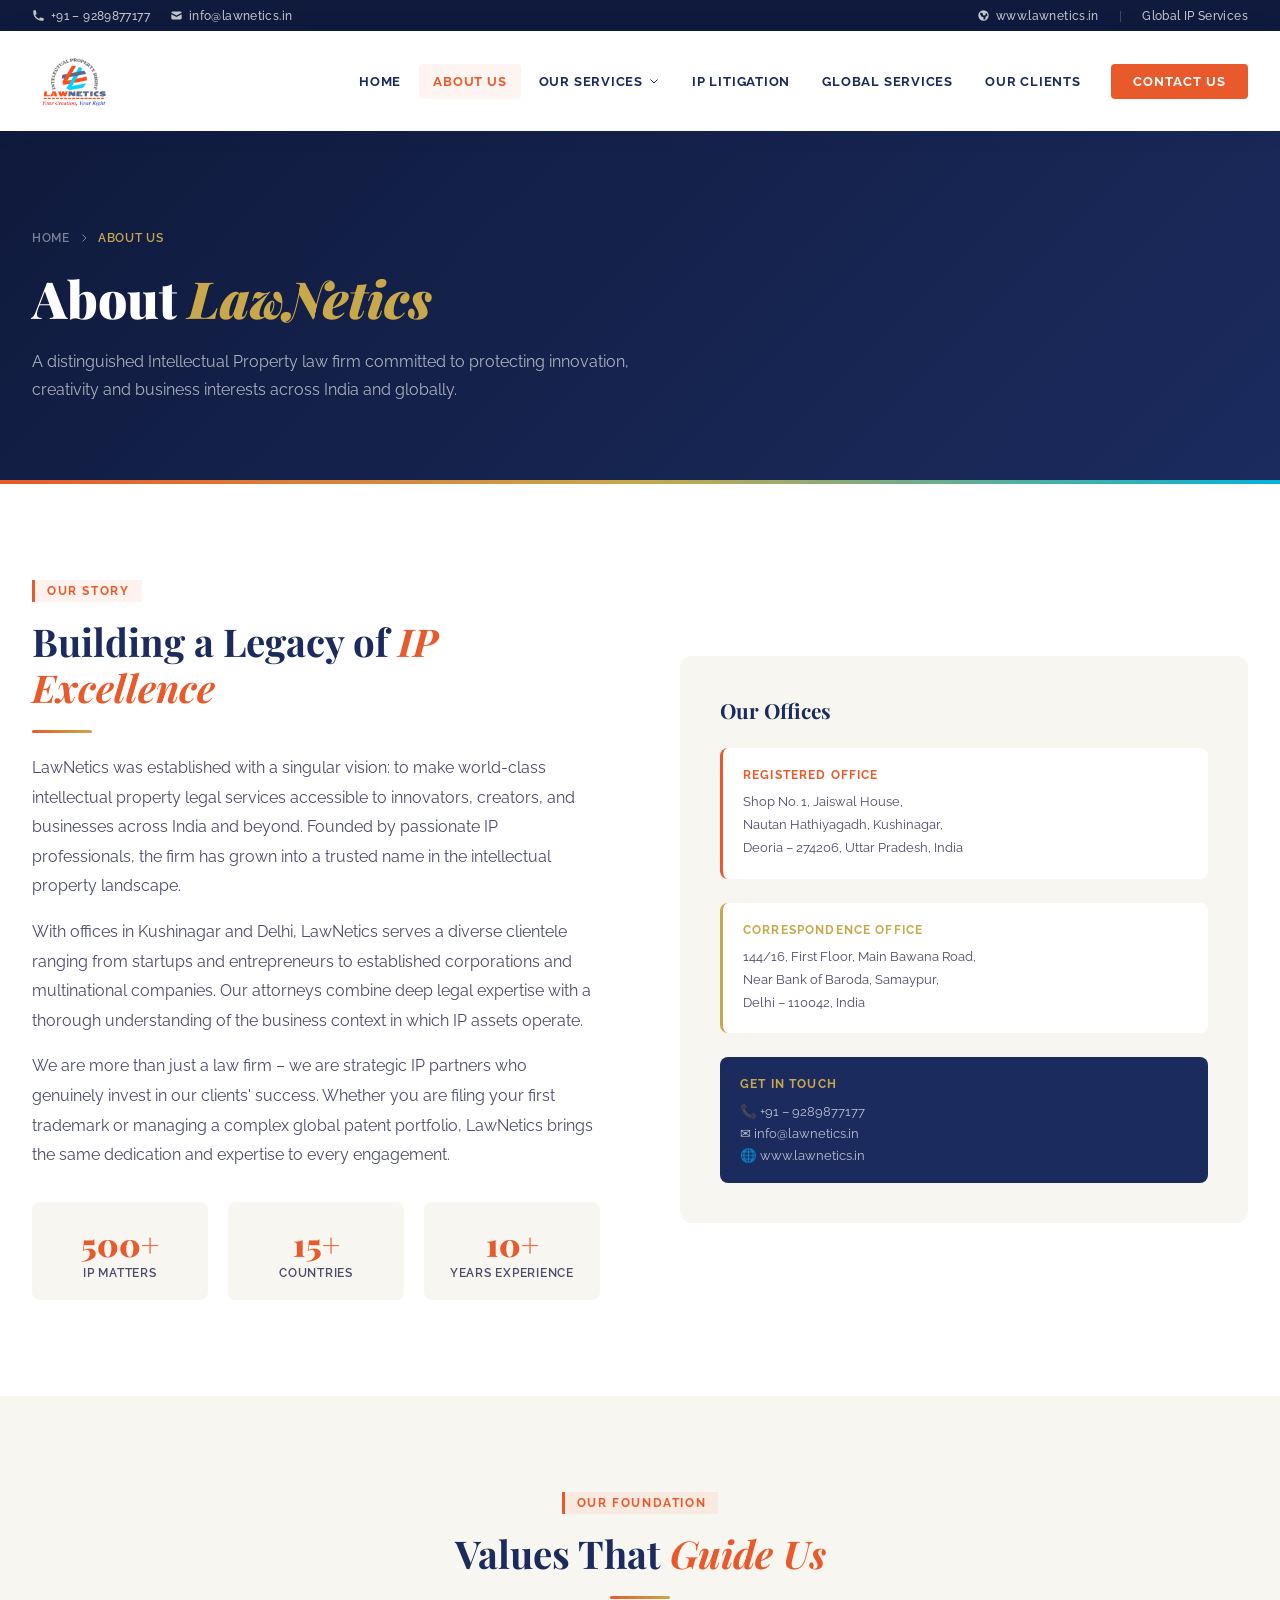
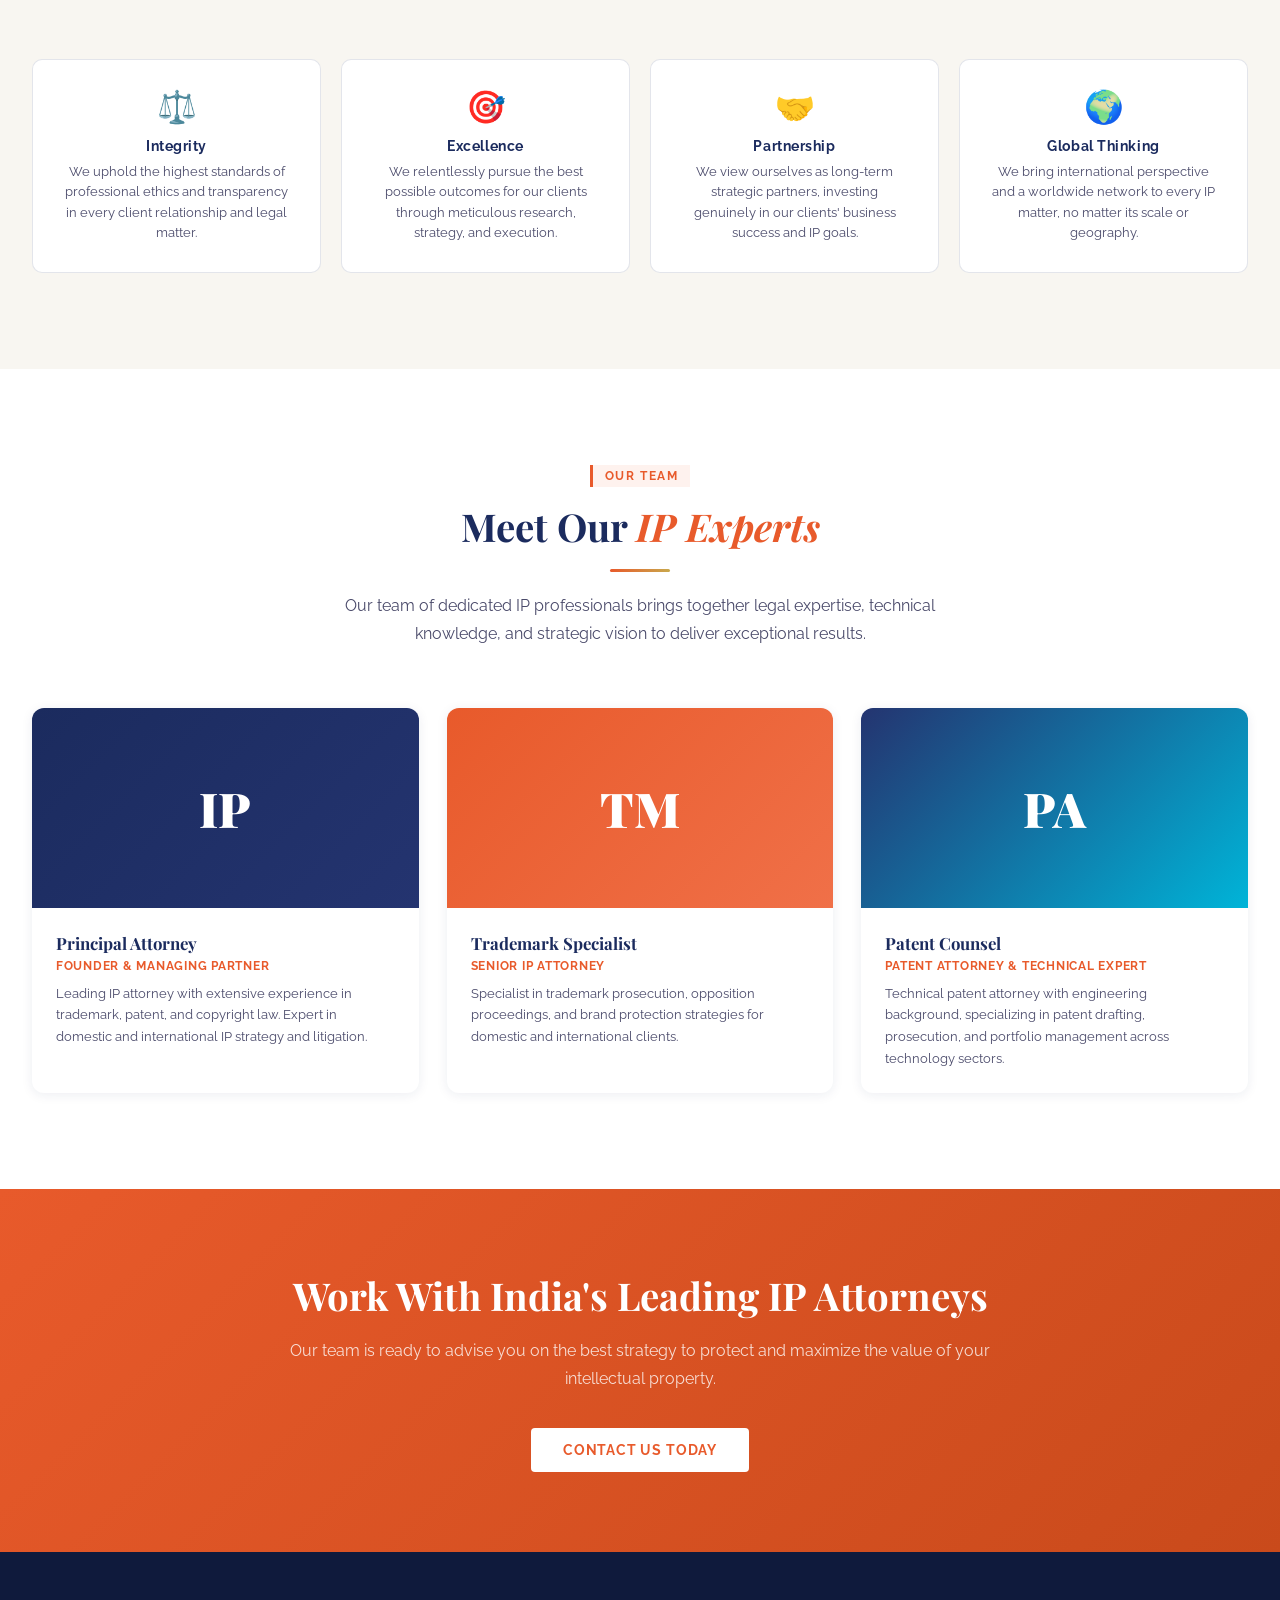
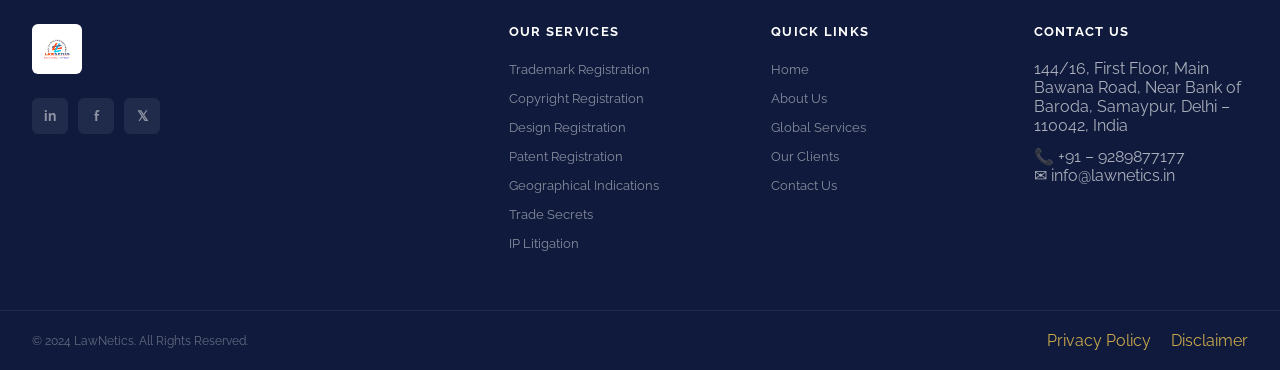
==== commit 60930c81: "refactor: update branding assets, standardize footer layouts, and integrate new global styles and sc" ====
--- a/about.html
+++ b/about.html
@@ -1,4 +1,4 @@
-<!DOCTYPE html>
+﻿<!DOCTYPE html>
 <html lang="en">
 
 <head>
@@ -54,18 +54,15 @@
   <!-- HEADER -->
   <header>
     <div class="header-inner">
-      <div class="logo-wrap">
-        <img src="https://res.cloudinary.com/dxe7tbjnb/image/upload/v1777131275/Batt_Kameez_Logo_c1d656.jpg" alt="LawNetics Logo" style="height:50px;width:auto;">
-        <div style="margin-left:12px">
-          <div style="font-family:'Playfair Display',serif;font-weight:900;font-size:1.4rem;color:var(--navy);line-height:1">LawNetics</div>
-          <div style="font-size:0.65rem;font-weight:700;color:var(--text-light);letter-spacing:0.1em;text-transform:uppercase;margin-top:2px">Intellectual Property Firm</div>
-        </div>
+      <div class="logo-wrap" onclick="showPage('home')" style="cursor:pointer">
+        <img src="images/logo.png" alt="LawNetics Logo">
       </div>
       <nav>
         <div class="nav-item"><a href="index.html" class="nav-link">Home</a></div>
         <div class="nav-item"><a href="about.html" class="nav-link active">About Us</a></div>
         <div class="nav-item">
-          <span class="nav-link">Our Services <svg fill="none" stroke="currentColor" stroke-width="2" viewBox="0 0 24 24">
+          <span class="nav-link">Our Services <svg fill="none" stroke="currentColor" stroke-width="2"
+              viewBox="0 0 24 24">
               <path d="M19 9l-7 7-7-7" />
             </svg></span>
           <div class="dropdown">
@@ -288,16 +285,8 @@
     <div class="footer-top">
       <div class="footer-grid">
         <div class="footer-brand">
-          <div style="display:flex;align-items:center;margin-bottom:20px;">
-            <img src="https://res.cloudinary.com/dxe7tbjnb/image/upload/v1777131275/Batt_Kameez_Logo_c1d656.jpg" alt="LawNetics Logo" style="height:40px;width:auto;">
-            <div style="margin-left:10px">
-              <div style="font-family:'Playfair Display',serif;font-weight:900;font-size:1.1rem;color:var(--white);line-height:1">LawNetics</div>
-              <div style="font-size:0.55rem;font-weight:700;color:rgba(255,255,255,0.5);letter-spacing:0.1em;text-transform:uppercase;">Intellectual Property Firm</div>
-            </div>
-          </div>
-          <p style="font-size:0.84rem;line-height:1.7;color:rgba(255,255,255,0.6);margin-bottom:24px;">LawNetics is a
-            premier Intellectual Property law firm providing comprehensive legal services in Trademark, Copyright,
-            Patent, Design and IP Litigation across India and globally.</p>
+          <img src="images/logo.png" alt="LawNetics Logo" style="height:50px;width:auto;">
+          
           <div class="footer-social">
             <a href="#" class="social-btn">in</a>
             <a href="#" class="social-btn">f</a>
@@ -350,4 +339,4 @@
   <script src="js/main.js"></script>
 </body>
 
-</html>
+</html>
--- a/css/style.css
+++ b/css/style.css
@@ -134,7 +134,7 @@
   display: flex;
   align-items: center;
   justify-content: space-between;
-  height: 80px;
+  height: 100px;
 }
 
 .logo-wrap {
@@ -143,7 +143,7 @@
 }
 
 .logo-wrap img {
-  height: 64px;
+  height: 85px;
   width: auto;
   object-fit: contain;
 }
@@ -1055,7 +1055,7 @@
 }
 
 .footer-brand img {
-  height: 72px;
+  height: 95px;
   width: auto;
   object-fit: contain;
   background: white;
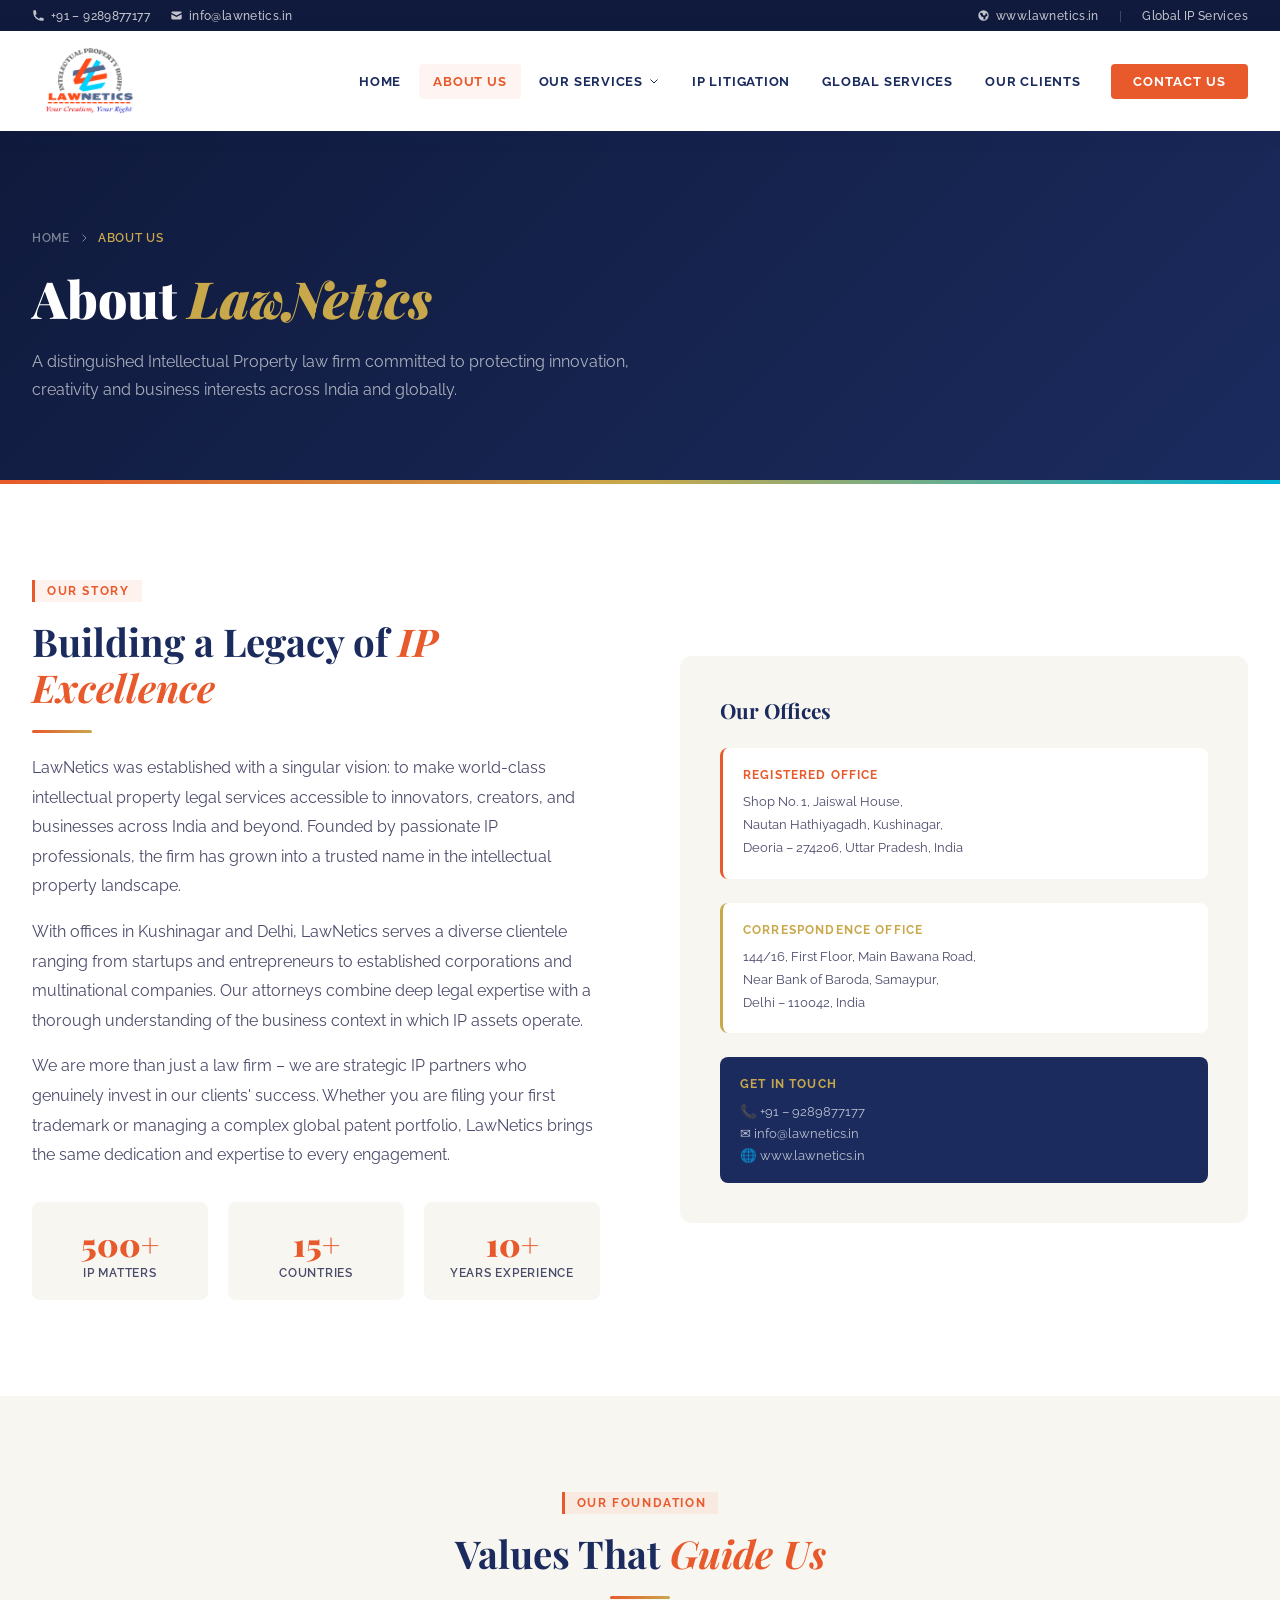
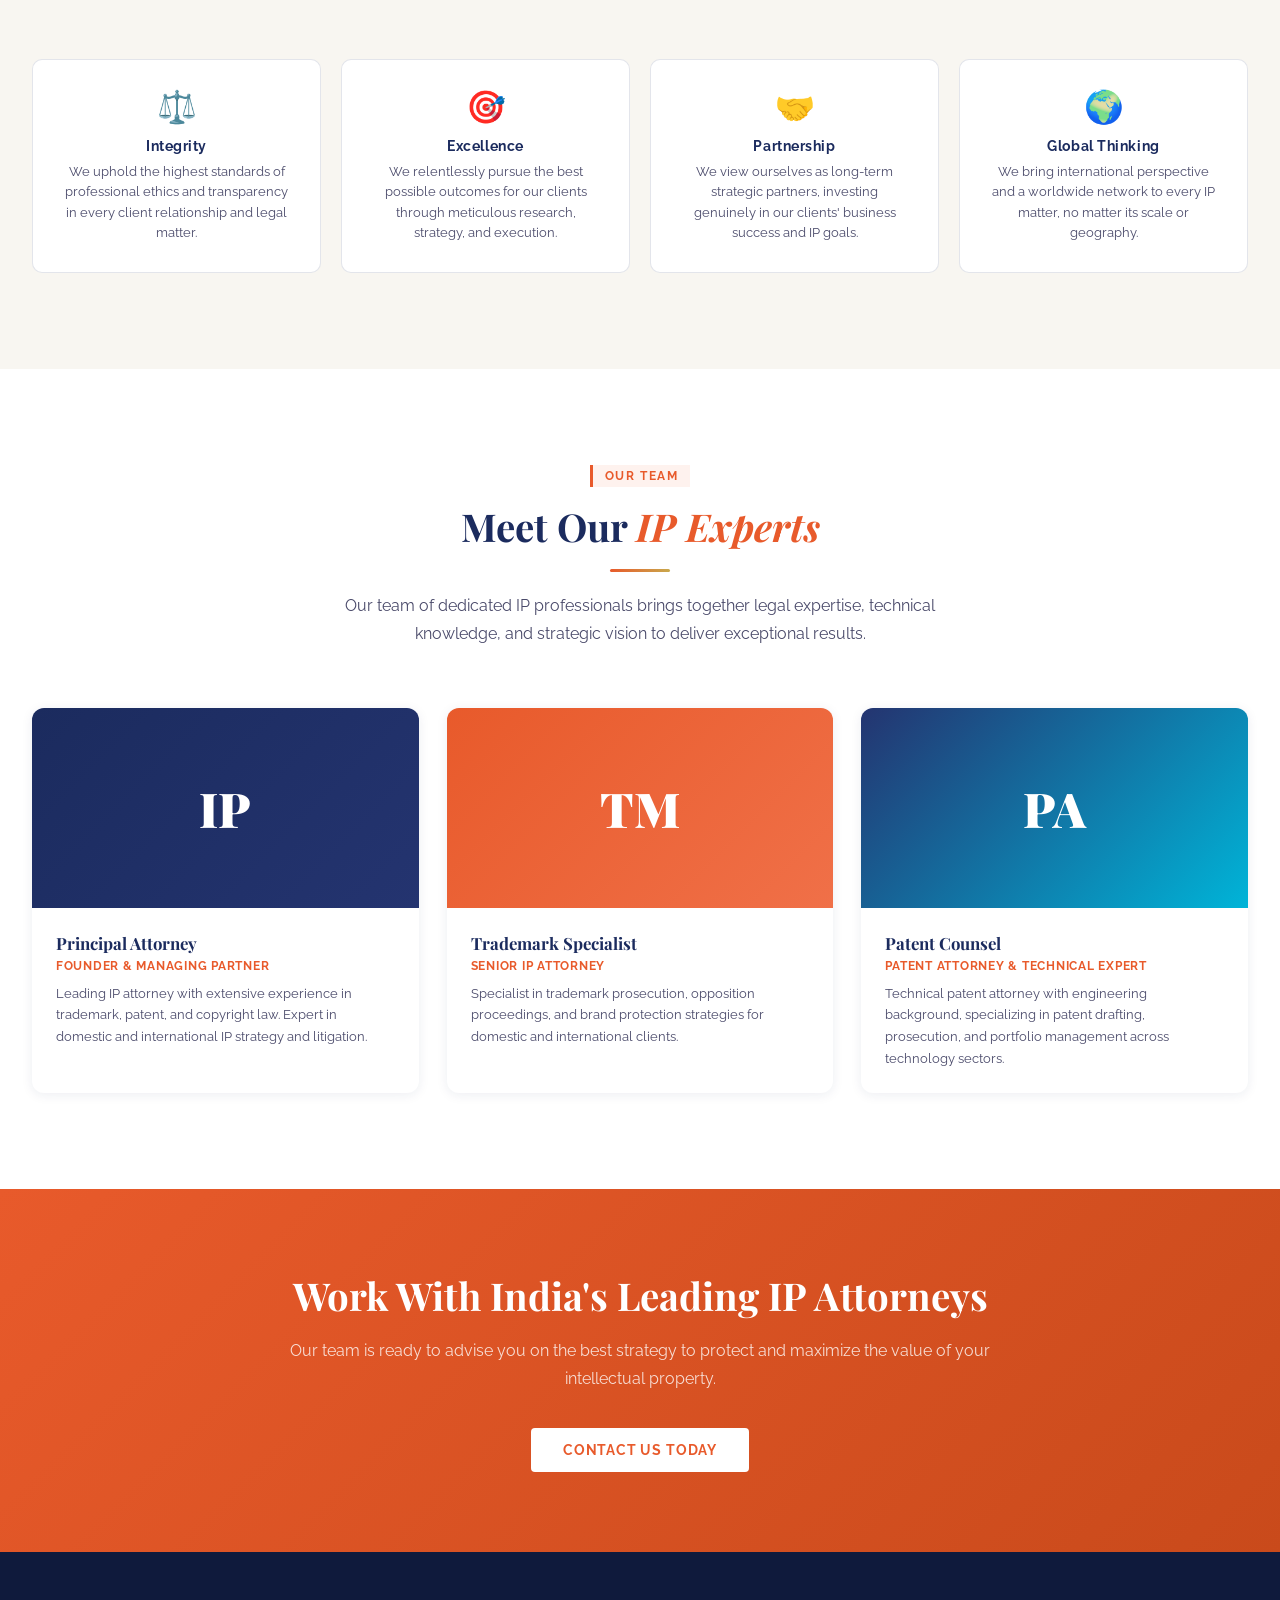
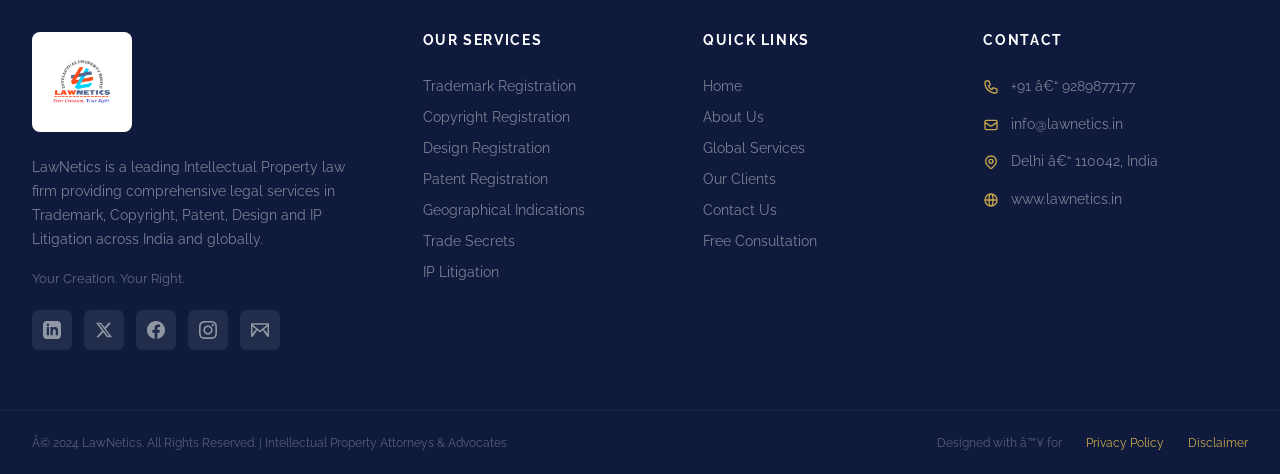
==== commit 07e54cda: "feat: implement global CSS framework, site-wide assets, and refactor layout templates" ====
--- a/about.html
+++ b/about.html
@@ -2,6 +2,7 @@
 <html lang="en">
 
 <head>
+  <meta name="google-site-verification" content="eew-2YPhOJBOebMndsCwSZj5D-81QFe-ZEsrE2IcGGk" />
   <meta charset="UTF-8">
   <meta name="viewport" content="width=device-width, initial-scale=1.0">
   <title>About LawNetics – Our Firm, Mission & IP Experts</title>
@@ -280,19 +281,36 @@
     </div>
   </div>
 
-  <!-- FOOTER -->
+      <!-- FOOTER -->
   <footer>
     <div class="footer-top">
       <div class="footer-grid">
         <div class="footer-brand">
-          <img src="images/logo.png" alt="LawNetics Logo" style="height:50px;width:auto;">
-          
+          <div class="footer-logo-box">
+            <img src="images/logo.png" alt="LawNetics Logo">
+          </div>
+          <p>LawNetics is a leading Intellectual Property law firm providing comprehensive legal services in Trademark,
+            Copyright, Patent, Design and IP Litigation across India and globally.</p>
+          <div class="footer-tagline">Your Creation. Your Right.</div>
           <div class="footer-social">
-            <a href="#" class="social-btn">in</a>
-            <a href="#" class="social-btn">f</a>
-            <a href="#" class="social-btn">𝕏</a>
-          </div>
-        </div>
+            <a class="social-btn" href="https://linkedin.com/in/lawneticsip" title="LinkedIn">
+              <svg viewBox="0 0 24 24"><path d="M19 0h-14c-2.761 0-5 2.239-5 5v14c0 2.761 2.239 5 5 5h14c2.762 0 5-2.239 5-5v-14c0-2.761-2.238-5-5-5zm-11 19h-3v-11h3v11zm-1.5-12.268c-.966 0-1.75-.79-1.75-1.764s.784-1.764 1.75-1.764 1.75.79 1.75 1.764-.783 1.764-1.75 1.764zm13.5 12.268h-3v-5.604c0-3.368-4-3.113-4 0v5.604h-3v-11h3v1.765c1.396-2.586 7-2.777 7 2.476v6.759z"/></svg>
+            </a>
+            <a class="social-btn" href="https://x.com/LawNeticsIP" title="Twitter">
+              <svg viewBox="0 0 24 24"><path d="M18.244 2.25h3.308l-7.227 8.26 8.502 11.24H16.17l-5.214-6.817L4.99 21.75H1.68l7.73-8.835L1.254 2.25H8.08l4.713 6.231zm-1.161 17.52h1.833L7.084 4.126H5.117z"/></svg>
+            </a>
+            <a class="social-btn" href="https://www.facebook.com/share/1Aun7wYgu8/" title="Facebook">
+              <svg viewBox="0 0 24 24"><path d="M24 12.073c0-6.627-5.373-12-12-12s-12 5.373-12 12c0 5.99 4.388 10.954 10.125 11.854v-8.385H7.078v-3.469h3.047V9.43c0-3.007 1.792-4.669 4.533-4.669 1.312 0 2.686.235 2.686.235v2.953H15.83c-1.491 0-1.956.925-1.956 1.874v2.25h3.328l-.532 3.469h-2.796v8.385C19.612 23.027 24 18.062 24 12.073z"/></svg>
+            </a>
+            <a class="social-btn" href="https://www.instagram.com/lawnetics?igsh=MTUwb3ZobTV1Z3BsaA==" title="Instagram">
+              <svg viewBox="0 0 24 24"><path d="M12 2.163c3.204 0 3.584.012 4.85.07 3.252.148 4.771 1.691 4.919 4.919.058 1.265.069 1.645.069 4.849 0 3.205-.012 3.584-.069 4.849-.149 3.225-1.664 4.771-4.919 4.919-1.266.058-1.644.07-4.85.07-3.204 0-3.584-.012-4.849-.07-3.26-.149-4.771-1.699-4.919-4.92-.058-1.265-.07-1.644-.07-4.849 0-3.204.013-3.583.07-4.849.149-3.227 1.664-4.771 4.919-4.919 1.266-.057 1.645-.069 4.849-.069zm0-2.163c-3.259 0-3.667.014-4.947.072-4.358.2-6.78 2.618-6.98 6.98-.059 1.281-.073 1.689-.073 4.948 0 3.259.014 3.668.072 4.948.2 4.358 2.618 6.78 6.98 6.98 1.281.058 1.689.072 4.948.072 3.259 0 3.668-.014 4.948-.072 4.354-.2 6.782-2.618 6.979-6.98.059-1.28.073-1.689.073-4.948 0-3.259-.014-3.667-.072-4.947-.196-4.354-2.617-6.78-6.979-6.98-1.281-.059-1.69-.073-4.949-.073zm0 5.838c-3.403 0-6.162 2.759-6.162 6.162s2.759 6.163 6.162 6.163 6.162-2.759 6.162-6.163-2.759-6.162-6.162-6.162zm0 10.162c-2.209 0-4-1.79-4-4 0-2.209 1.791-4 4-4s4 1.791 4 4c0 2.21-1.791 4-4 4zm6.406-11.845c-.796 0-1.441.645-1.441 1.44s.645 1.44 1.441 1.44c.795 0 1.439-.645 1.439-1.44s-.644-1.44-1.439-1.44z"/></svg>
+            </a>
+            <a class="social-btn" href="mailto:info@lawnetics.in" title="Email">
+              <svg viewBox="0 0 24 24"><path d="M0 3v18h24v-18h-24zm6.623 7.929l-4.623 5.712v-9.458l4.623 3.746zm-4.141-5.929h19.035l-9.517 7.713-9.518-7.713zm5.694 7.188l3.824 3.099l3.83-3.104 5.612 8.818h-18.895l5.629-8.813zm9.201-1.259l4.623-3.746v9.458l-4.623-5.712z"/></svg>
+            </a>
+          </div>
+        </div>
+
         <div class="footer-col">
           <h4>Our Services</h4>
           <ul>
@@ -305,6 +323,7 @@
             <li><a href="litigation.html">IP Litigation</a></li>
           </ul>
         </div>
+
         <div class="footer-col">
           <h4>Quick Links</h4>
           <ul>
@@ -313,22 +332,50 @@
             <li><a href="global.html">Global Services</a></li>
             <li><a href="clients.html">Our Clients</a></li>
             <li><a href="contact.html">Contact Us</a></li>
+            <li><a href="contact.html">Free Consultation</a></li>
           </ul>
         </div>
+
         <div class="footer-col">
-          <h4>Contact Us</h4>
+          <h4>Contact</h4>
           <div class="footer-contact">
-            <p>144/16, First Floor, Main Bawana Road, Near Bank of Baroda, Samaypur, Delhi – 110042, India</p>
-            <p style="margin-top:12px;">📞 +91 – 9289877177</p>
-            <p>✉ info@lawnetics.in</p>
-          </div>
-        </div>
-      </div>
-    </div>
+            <div class="footer-contact-item">
+              <svg fill="none" stroke="currentColor" stroke-width="2" viewBox="0 0 24 24">
+                <path
+                  d="M3 5a2 2 0 012-2h3.28a1 1 0 01.948.684l1.498 4.493a1 1 0 01-.502 1.21l-2.257 1.13a11.042 11.042 0 005.516 5.516l1.13-2.257a1 1 0 011.21-.502l4.493 1.498a1 1 0 01.684.949V19a2 2 0 01-2 2h-1C9.716 21 3 14.284 3 6V5z" />
+              </svg>
+              <span>+91 â€“ 9289877177</span>
+            </div>
+            <div class="footer-contact-item">
+              <svg fill="none" stroke="currentColor" stroke-width="2" viewBox="0 0 24 24">
+                <path d="M3 8l7.89 5.26a2 2 0 002.22 0L21 8M5 19h14a2 2 0 002-2V7a2 2 0 00-2-2H5a2 2 0 00-2 2v10a2 2 0 002 2z" />
+              </svg>
+              <span>info@lawnetics.in</span>
+            </div>
+            <div class="footer-contact-item">
+              <svg fill="none" stroke="currentColor" stroke-width="2" viewBox="0 0 24 24">
+                <path d="M17.657 16.657L13.414 20.9a1.998 1.998 0 01-2.827 0l-4.244-4.243a8 8 0 1111.314 0z" />
+                <path d="M15 11a3 3 0 11-6 0 3 3 0 016 0z" />
+              </svg>
+              <span>Delhi â€“ 110042, India</span>
+            </div>
+            <div class="footer-contact-item">
+              <svg fill="none" stroke="currentColor" stroke-width="2" viewBox="0 0 24 24">
+                <path
+                  d="M21 12a9 9 0 01-9 9m9-9a9 9 0 00-9-9m9 9H3m9 9a9 9 0 01-9-9m9 9c1.657 0 3-4.03 3-9s-1.343-9-3-9m0 18c-1.657 0-3-4.03-3-9s1.343-9 3-9m-9 9a9 9 0 019-9" />
+              </svg>
+              <span>www.lawnetics.in</span>
+            </div>
+          </div>
+        </div>
+      </div>
+    </div>
+
     <div class="footer-bottom">
       <div class="footer-bottom-inner">
-        <p>© 2024 LawNetics. All Rights Reserved.</p>
-        <div style="display:flex;gap:20px;">
+        <p>Â© 2024 LawNetics. All Rights Reserved. | Intellectual Property Attorneys & Advocates</p>
+        <div class="footer-bottom-links">
+          <span>Designed with â™¥ for</span>
           <a href="#">Privacy Policy</a>
           <a href="#">Disclaimer</a>
         </div>
--- a/css/style.css
+++ b/css/style.css
@@ -1038,7 +1038,7 @@
 }
 
 .footer-top {
-  padding: 72px 0 48px;
+  padding: 80px 0 60px;
 }
 
 .footer-grid {
@@ -1046,97 +1046,126 @@
   margin: 0 auto;
   padding: 0 32px;
   display: grid;
-  grid-template-columns: 2fr 1fr 1fr 1fr;
-  gap: 48px;
+  grid-template-columns: 1.5fr 1fr 1fr 1.2fr;
+  gap: 60px;
 }
 
 .footer-brand {
   max-width: 320px;
 }
 
-.footer-brand img {
-  height: 95px;
-  width: auto;
+.footer-logo-box {
+  background: var(--white);
+  width: 100px;
+  height: 100px;
+  padding: 12px;
+  border-radius: 8px;
+  display: flex;
+  align-items: center;
+  justify-content: center;
+  margin-bottom: 24px;
+}
+
+.footer-logo-box img {
+  max-width: 100%;
+  max-height: 100%;
   object-fit: contain;
-  background: white;
-  padding: 8px;
+}
+
+.footer-brand p {
+  font-size: 0.88rem;
+  line-height: 1.7;
+  color: rgba(255, 255, 255, 0.45);
+  margin-bottom: 20px;
+}
+
+.footer-tagline {
+  font-size: 0.82rem;
+  color: rgba(255, 255, 255, 0.35);
+  margin-bottom: 24px;
+}
+
+.footer-social {
+  display: flex;
+  gap: 12px;
+}
+
+.social-btn {
+  width: 40px;
+  height: 40px;
   border-radius: 6px;
-  margin-bottom: 20px;
-}
-
-.footer-brand p {
-  font-size: 0.84rem;
-  line-height: 1.75;
+  background: rgba(255, 255, 255, 0.08);
+  display: flex;
+  align-items: center;
+  justify-content: center;
+  transition: var(--transition);
   color: rgba(255, 255, 255, 0.5);
 }
 
-.footer-social {
-  display: flex;
-  gap: 10px;
-  margin-top: 24px;
-}
-
-.social-btn {
-  width: 36px;
-  height: 36px;
-  border-radius: 6px;
-  background: rgba(255, 255, 255, 0.07);
-  display: flex;
-  align-items: center;
-  justify-content: center;
-  transition: var(--transition);
-  color: rgba(255, 255, 255, 0.5);
-  font-size: 0.85rem;
-  font-weight: 700;
-}
+.social-btn svg {
+  width: 18px;
+  height: 18px;
+  fill: currentColor;
+}
+
 
 .social-btn:hover {
   background: var(--orange);
   color: var(--white);
+  transform: translateY(-3px);
 }
 
 .footer-col h4 {
-  font-size: 0.8rem;
-  font-weight: 700;
-  letter-spacing: 0.1em;
+  font-size: 0.85rem;
+  font-weight: 700;
+  letter-spacing: 0.12em;
   text-transform: uppercase;
   color: var(--white);
-  margin-bottom: 20px;
+  margin-bottom: 28px;
+  position: relative;
 }
 
 .footer-col ul li {
-  margin-bottom: 10px;
+  margin-bottom: 12px;
 }
 
 .footer-col ul li a {
-  font-size: 0.82rem;
-  color: rgba(255, 255, 255, 0.5);
+  font-size: 0.85rem;
+  color: rgba(255, 255, 255, 0.45);
   transition: var(--transition);
 }
 
 .footer-col ul li a:hover {
   color: var(--gold);
+  padding-left: 5px;
+}
+
+.footer-contact {
+  display: flex;
+  flex-direction: column;
+  gap: 16px;
 }
 
 .footer-contact-item {
   display: flex;
-  gap: 10px;
+  gap: 12px;
   align-items: flex-start;
-  margin-bottom: 14px;
-  font-size: 0.8rem;
-  color: rgba(255, 255, 255, 0.5);
+  font-size: 0.85rem;
+  color: rgba(255, 255, 255, 0.45);
   line-height: 1.6;
 }
 
 .footer-contact-item svg {
+  width: 16px;
+  height: 16px;
   flex-shrink: 0;
-  margin-top: 2px;
+  margin-top: 3px;
   color: var(--gold);
 }
 
 .footer-bottom {
-  border-top: 1px solid rgba(255, 255, 255, 0.07);
-  padding: 20px 0;
+  border-top: 1px solid rgba(255, 255, 255, 0.06);
+  padding: 24px 0;
 }
 
 .footer-bottom-inner {
@@ -1147,22 +1176,30 @@
   justify-content: space-between;
   align-items: center;
   flex-wrap: wrap;
-  gap: 12px;
+  gap: 20px;
 }
 
 .footer-bottom p {
-  font-size: 0.77rem;
-  color: rgba(255, 255, 255, 0.35);
-}
-
-.footer-bottom a {
+  font-size: 0.78rem;
+  color: rgba(255, 255, 255, 0.3);
+}
+
+.footer-bottom-links {
+  display: flex;
+  gap: 24px;
+  font-size: 0.78rem;
+  color: rgba(255, 255, 255, 0.3);
+}
+
+.footer-bottom-links a {
   color: var(--gold);
   transition: var(--transition);
 }
 
-.footer-bottom a:hover {
+.footer-bottom-links a:hover {
   color: var(--white);
 }
+
 
 /* ===== SERVICE DETAIL PAGE ===== */
 .page-hero {
